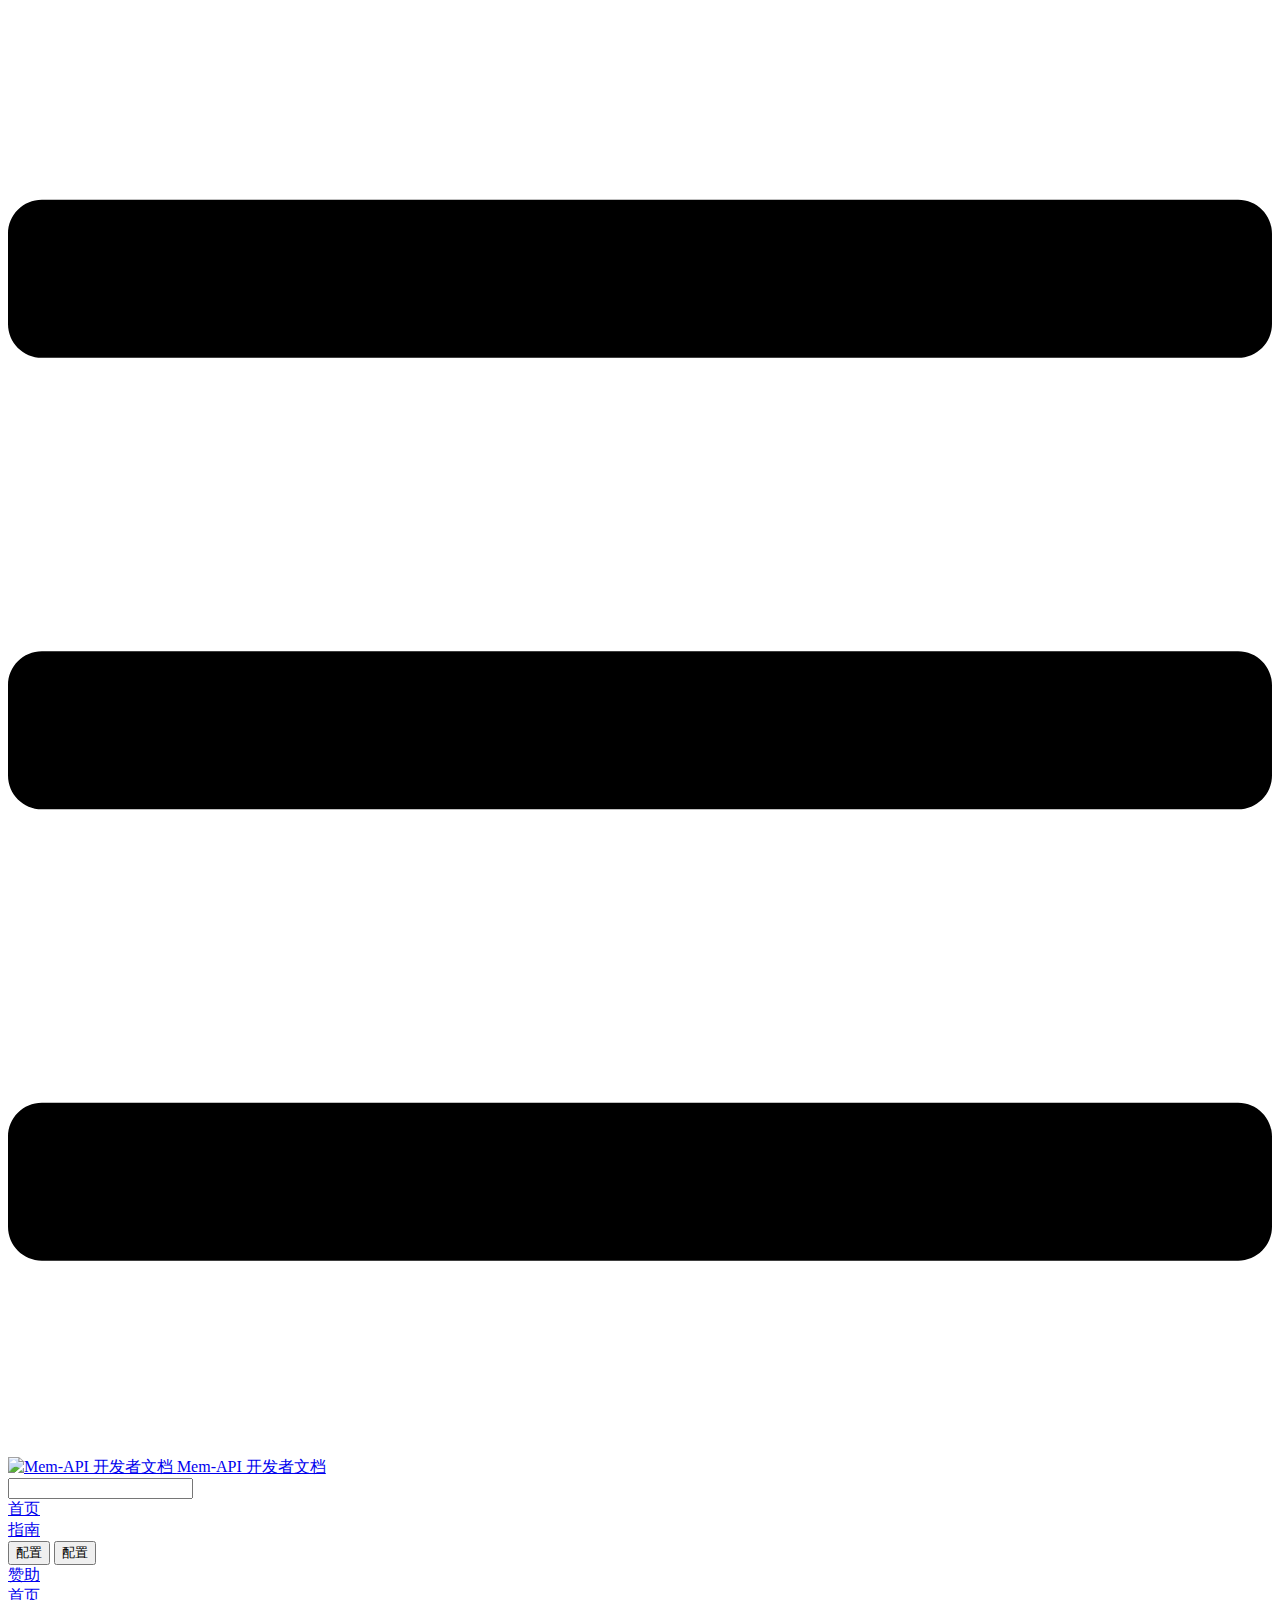
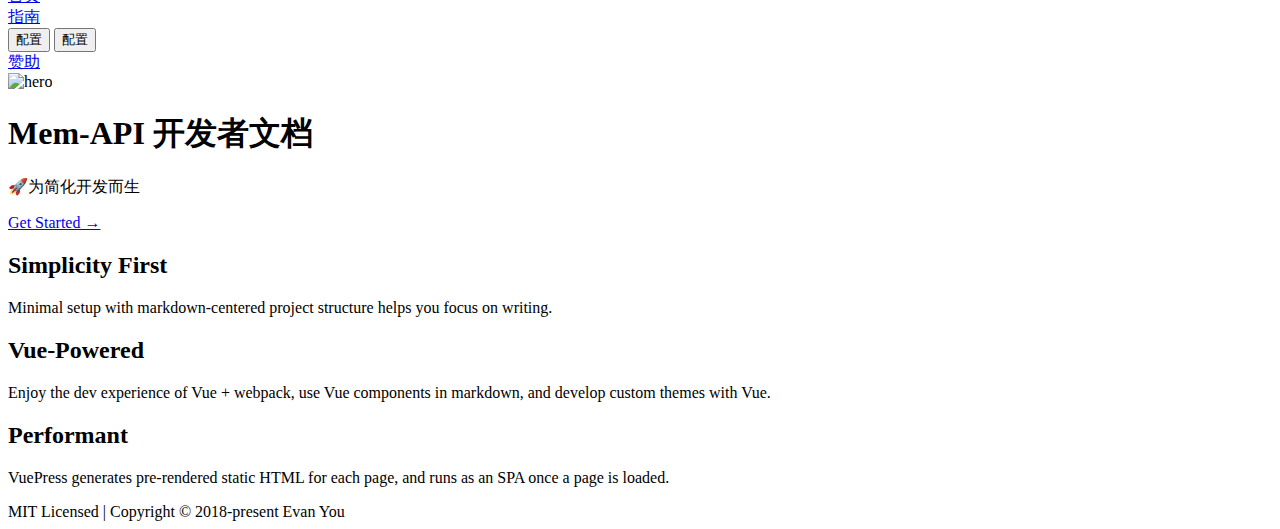
==== index.html @ bfaed2fe "deploy" ====
<!DOCTYPE html>
<html lang="en-US">
  <head>
    <meta charset="utf-8">
    <meta name="viewport" content="width=device-width,initial-scale=1">
    <title>Mem-API 开发者文档</title>
    <meta name="generator" content="VuePress 1.9.10">
    <link rel="icon" href="favicon.png">
    <meta name="description" content="🚀为简化开发而生">
    
    <link rel="preload" href="vuepress-docs/assets/css/0.styles.de539e1b.css" as="style"><link rel="preload" href="vuepress-docs/assets/js/app.31c0a0f3.js" as="script"><link rel="preload" href="vuepress-docs/assets/js/2.58244656.js" as="script"><link rel="preload" href="vuepress-docs/assets/js/1.6ba70183.js" as="script"><link rel="preload" href="vuepress-docs/assets/js/22.b7c97fbe.js" as="script"><link rel="prefetch" href="vuepress-docs/assets/js/10.0720960b.js"><link rel="prefetch" href="vuepress-docs/assets/js/11.2a97faa3.js"><link rel="prefetch" href="vuepress-docs/assets/js/12.6b9ed61d.js"><link rel="prefetch" href="vuepress-docs/assets/js/13.ebfb1f42.js"><link rel="prefetch" href="vuepress-docs/assets/js/14.3e65117c.js"><link rel="prefetch" href="vuepress-docs/assets/js/15.2d87bde7.js"><link rel="prefetch" href="vuepress-docs/assets/js/16.9ca9aae8.js"><link rel="prefetch" href="vuepress-docs/assets/js/17.3dbcb51f.js"><link rel="prefetch" href="vuepress-docs/assets/js/18.4c170722.js"><link rel="prefetch" href="vuepress-docs/assets/js/19.d8afd0ae.js"><link rel="prefetch" href="vuepress-docs/assets/js/20.10e47ab9.js"><link rel="prefetch" href="vuepress-docs/assets/js/21.0ad1d6a3.js"><link rel="prefetch" href="vuepress-docs/assets/js/23.1a67ab1e.js"><link rel="prefetch" href="vuepress-docs/assets/js/24.b0a49834.js"><link rel="prefetch" href="vuepress-docs/assets/js/25.8cccfd75.js"><link rel="prefetch" href="vuepress-docs/assets/js/3.bc6bba9e.js"><link rel="prefetch" href="vuepress-docs/assets/js/4.45665f8a.js"><link rel="prefetch" href="vuepress-docs/assets/js/5.7098d77a.js"><link rel="prefetch" href="vuepress-docs/assets/js/6.0c0a0f39.js"><link rel="prefetch" href="vuepress-docs/assets/js/7.6a854e57.js"><link rel="prefetch" href="vuepress-docs/assets/js/vendors~docsearch.5e19b665.js">
    <link rel="stylesheet" href="vuepress-docs/assets/css/0.styles.de539e1b.css">
  </head>
  <body>
    <div id="app" data-server-rendered="true"><div class="theme-container no-sidebar"><header class="navbar"><div class="sidebar-button"><svg xmlns="http://www.w3.org/2000/svg" aria-hidden="true" role="img" viewBox="0 0 448 512" class="icon"><path fill="currentColor" d="M436 124H12c-6.627 0-12-5.373-12-12V80c0-6.627 5.373-12 12-12h424c6.627 0 12 5.373 12 12v32c0 6.627-5.373 12-12 12zm0 160H12c-6.627 0-12-5.373-12-12v-32c0-6.627 5.373-12 12-12h424c6.627 0 12 5.373 12 12v32c0 6.627-5.373 12-12 12zm0 160H12c-6.627 0-12-5.373-12-12v-32c0-6.627 5.373-12 12-12h424c6.627 0 12 5.373 12 12v32c0 6.627-5.373 12-12 12z"></path></svg></div> <a href="/vuepress-docs/" aria-current="page" class="home-link router-link-exact-active router-link-active"><img src="vuepress-docsfavicon.png" alt="Mem-API 开发者文档" class="logo"> <span class="site-name can-hide">Mem-API 开发者文档</span></a> <div class="links"><div class="search-box"><input aria-label="Search" autocomplete="off" spellcheck="false" value=""> <!----></div> <nav class="nav-links can-hide"><div class="nav-item"><a href="/vuepress-docs/" aria-current="page" class="nav-link router-link-exact-active router-link-active">
  首页
</a></div><div class="nav-item"><a href="/vuepress-docs/第一页/" class="nav-link">
  指南
</a></div><div class="nav-item"><div class="dropdown-wrapper"><button type="button" aria-label="配置" class="dropdown-title"><span class="title">配置</span> <span class="arrow down"></span></button> <button type="button" aria-label="配置" class="mobile-dropdown-title"><span class="title">配置</span> <span class="arrow right"></span></button> <ul class="nav-dropdown" style="display:none;"><li class="dropdown-item"><!----> <a href="/vuepress-docs/" aria-current="page" class="nav-link router-link-exact-active router-link-active">
  使用配置
</a></li></ul></div></div><div class="nav-item"><a href="/vuepress-docs/" aria-current="page" class="nav-link router-link-exact-active router-link-active">
  赞助
</a></div> <!----></nav></div></header> <div class="sidebar-mask"></div> <aside class="sidebar"><nav class="nav-links"><div class="nav-item"><a href="/vuepress-docs/" aria-current="page" class="nav-link router-link-exact-active router-link-active">
  首页
</a></div><div class="nav-item"><a href="/vuepress-docs/第一页/" class="nav-link">
  指南
</a></div><div class="nav-item"><div class="dropdown-wrapper"><button type="button" aria-label="配置" class="dropdown-title"><span class="title">配置</span> <span class="arrow down"></span></button> <button type="button" aria-label="配置" class="mobile-dropdown-title"><span class="title">配置</span> <span class="arrow right"></span></button> <ul class="nav-dropdown" style="display:none;"><li class="dropdown-item"><!----> <a href="/vuepress-docs/" aria-current="page" class="nav-link router-link-exact-active router-link-active">
  使用配置
</a></li></ul></div></div><div class="nav-item"><a href="/vuepress-docs/" aria-current="page" class="nav-link router-link-exact-active router-link-active">
  赞助
</a></div> <!----></nav>  <!----> </aside> <main aria-labelledby="main-title" class="home"><header class="hero"><img src="vuepress-docshero.png" alt="hero"> <h1 id="main-title">
      Mem-API 开发者文档
    </h1> <p class="description">
      🚀为简化开发而生
    </p> <p class="action"><a href="/vuepress-docs/guide/" class="nav-link action-button">
  Get Started →
</a></p></header> <div class="features"><div class="feature"><h2>Simplicity First</h2> <p>Minimal setup with markdown-centered project structure helps you focus on writing.</p></div><div class="feature"><h2>Vue-Powered</h2> <p>Enjoy the dev experience of Vue + webpack, use Vue components in markdown, and develop custom themes with Vue.</p></div><div class="feature"><h2>Performant</h2> <p>VuePress generates pre-rendered static HTML for each page, and runs as an SPA once a page is loaded.</p></div></div> <div class="theme-default-content custom content__default"></div> <div class="footer">
    MIT Licensed | Copyright © 2018-present Evan You
  </div></main></div><div class="global-ui"></div></div>
    <script src="vuepress-docs/assets/js/app.31c0a0f3.js" defer></script><script src="vuepress-docs/assets/js/2.58244656.js" defer></script><script src="vuepress-docs/assets/js/1.6ba70183.js" defer></script><script src="vuepress-docs/assets/js/22.b7c97fbe.js" defer></script>
  </body>
</html>
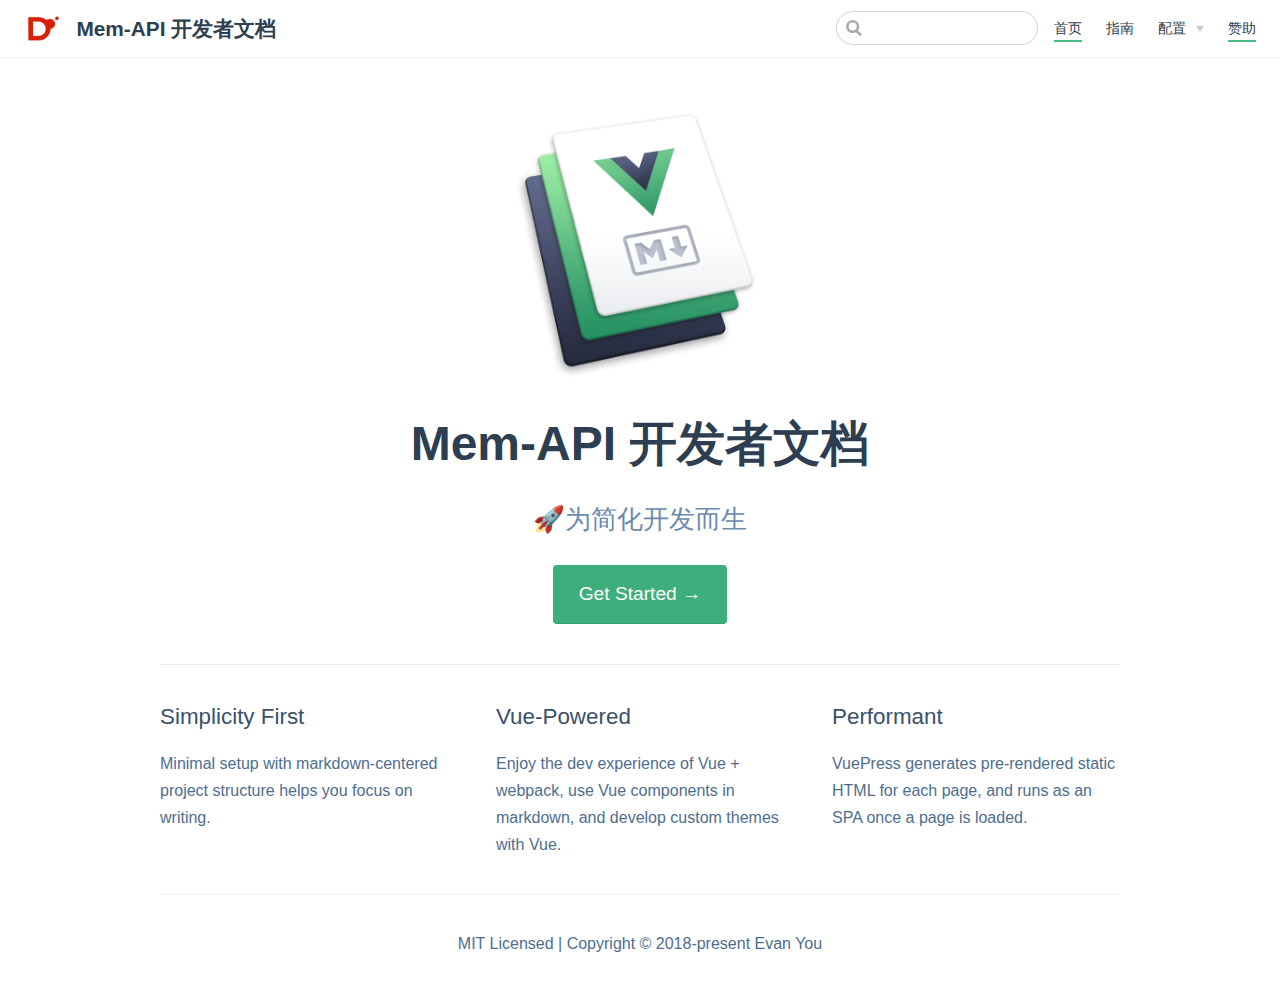
==== commit 1f1761b9: "第二次提交" ====
--- a/index.html
+++ b/index.html
@@ -8,35 +8,35 @@
     <link rel="icon" href="favicon.png">
     <meta name="description" content="🚀为简化开发而生">
     
-    <link rel="preload" href="vuepress-docs/assets/css/0.styles.de539e1b.css" as="style"><link rel="preload" href="vuepress-docs/assets/js/app.31c0a0f3.js" as="script"><link rel="preload" href="vuepress-docs/assets/js/2.58244656.js" as="script"><link rel="preload" href="vuepress-docs/assets/js/1.6ba70183.js" as="script"><link rel="preload" href="vuepress-docs/assets/js/22.b7c97fbe.js" as="script"><link rel="prefetch" href="vuepress-docs/assets/js/10.0720960b.js"><link rel="prefetch" href="vuepress-docs/assets/js/11.2a97faa3.js"><link rel="prefetch" href="vuepress-docs/assets/js/12.6b9ed61d.js"><link rel="prefetch" href="vuepress-docs/assets/js/13.ebfb1f42.js"><link rel="prefetch" href="vuepress-docs/assets/js/14.3e65117c.js"><link rel="prefetch" href="vuepress-docs/assets/js/15.2d87bde7.js"><link rel="prefetch" href="vuepress-docs/assets/js/16.9ca9aae8.js"><link rel="prefetch" href="vuepress-docs/assets/js/17.3dbcb51f.js"><link rel="prefetch" href="vuepress-docs/assets/js/18.4c170722.js"><link rel="prefetch" href="vuepress-docs/assets/js/19.d8afd0ae.js"><link rel="prefetch" href="vuepress-docs/assets/js/20.10e47ab9.js"><link rel="prefetch" href="vuepress-docs/assets/js/21.0ad1d6a3.js"><link rel="prefetch" href="vuepress-docs/assets/js/23.1a67ab1e.js"><link rel="prefetch" href="vuepress-docs/assets/js/24.b0a49834.js"><link rel="prefetch" href="vuepress-docs/assets/js/25.8cccfd75.js"><link rel="prefetch" href="vuepress-docs/assets/js/3.bc6bba9e.js"><link rel="prefetch" href="vuepress-docs/assets/js/4.45665f8a.js"><link rel="prefetch" href="vuepress-docs/assets/js/5.7098d77a.js"><link rel="prefetch" href="vuepress-docs/assets/js/6.0c0a0f39.js"><link rel="prefetch" href="vuepress-docs/assets/js/7.6a854e57.js"><link rel="prefetch" href="vuepress-docs/assets/js/vendors~docsearch.5e19b665.js">
-    <link rel="stylesheet" href="vuepress-docs/assets/css/0.styles.de539e1b.css">
+    <link rel="preload" href="/assets/css/0.styles.9f84806b.css" as="style"><link rel="preload" href="/assets/js/app.b7ecd7c3.js" as="script"><link rel="preload" href="/assets/js/2.58244656.js" as="script"><link rel="preload" href="/assets/js/1.6ba70183.js" as="script"><link rel="preload" href="/assets/js/22.b7c97fbe.js" as="script"><link rel="prefetch" href="/assets/js/10.0720960b.js"><link rel="prefetch" href="/assets/js/11.2a97faa3.js"><link rel="prefetch" href="/assets/js/12.6b9ed61d.js"><link rel="prefetch" href="/assets/js/13.ebfb1f42.js"><link rel="prefetch" href="/assets/js/14.3e65117c.js"><link rel="prefetch" href="/assets/js/15.2d87bde7.js"><link rel="prefetch" href="/assets/js/16.9ca9aae8.js"><link rel="prefetch" href="/assets/js/17.3dbcb51f.js"><link rel="prefetch" href="/assets/js/18.4c170722.js"><link rel="prefetch" href="/assets/js/19.d8afd0ae.js"><link rel="prefetch" href="/assets/js/20.10e47ab9.js"><link rel="prefetch" href="/assets/js/21.0ad1d6a3.js"><link rel="prefetch" href="/assets/js/23.d3b0da92.js"><link rel="prefetch" href="/assets/js/24.27b14f83.js"><link rel="prefetch" href="/assets/js/25.dbf5dcea.js"><link rel="prefetch" href="/assets/js/3.bc6bba9e.js"><link rel="prefetch" href="/assets/js/4.45665f8a.js"><link rel="prefetch" href="/assets/js/5.7098d77a.js"><link rel="prefetch" href="/assets/js/6.0c0a0f39.js"><link rel="prefetch" href="/assets/js/7.6a854e57.js"><link rel="prefetch" href="/assets/js/vendors~docsearch.5e19b665.js">
+    <link rel="stylesheet" href="/assets/css/0.styles.9f84806b.css">
   </head>
   <body>
-    <div id="app" data-server-rendered="true"><div class="theme-container no-sidebar"><header class="navbar"><div class="sidebar-button"><svg xmlns="http://www.w3.org/2000/svg" aria-hidden="true" role="img" viewBox="0 0 448 512" class="icon"><path fill="currentColor" d="M436 124H12c-6.627 0-12-5.373-12-12V80c0-6.627 5.373-12 12-12h424c6.627 0 12 5.373 12 12v32c0 6.627-5.373 12-12 12zm0 160H12c-6.627 0-12-5.373-12-12v-32c0-6.627 5.373-12 12-12h424c6.627 0 12 5.373 12 12v32c0 6.627-5.373 12-12 12zm0 160H12c-6.627 0-12-5.373-12-12v-32c0-6.627 5.373-12 12-12h424c6.627 0 12 5.373 12 12v32c0 6.627-5.373 12-12 12z"></path></svg></div> <a href="/vuepress-docs/" aria-current="page" class="home-link router-link-exact-active router-link-active"><img src="vuepress-docsfavicon.png" alt="Mem-API 开发者文档" class="logo"> <span class="site-name can-hide">Mem-API 开发者文档</span></a> <div class="links"><div class="search-box"><input aria-label="Search" autocomplete="off" spellcheck="false" value=""> <!----></div> <nav class="nav-links can-hide"><div class="nav-item"><a href="/vuepress-docs/" aria-current="page" class="nav-link router-link-exact-active router-link-active">
+    <div id="app" data-server-rendered="true"><div class="theme-container no-sidebar"><header class="navbar"><div class="sidebar-button"><svg xmlns="http://www.w3.org/2000/svg" aria-hidden="true" role="img" viewBox="0 0 448 512" class="icon"><path fill="currentColor" d="M436 124H12c-6.627 0-12-5.373-12-12V80c0-6.627 5.373-12 12-12h424c6.627 0 12 5.373 12 12v32c0 6.627-5.373 12-12 12zm0 160H12c-6.627 0-12-5.373-12-12v-32c0-6.627 5.373-12 12-12h424c6.627 0 12 5.373 12 12v32c0 6.627-5.373 12-12 12zm0 160H12c-6.627 0-12-5.373-12-12v-32c0-6.627 5.373-12 12-12h424c6.627 0 12 5.373 12 12v32c0 6.627-5.373 12-12 12z"></path></svg></div> <a href="/" aria-current="page" class="home-link router-link-exact-active router-link-active"><img src="/favicon.png" alt="Mem-API 开发者文档" class="logo"> <span class="site-name can-hide">Mem-API 开发者文档</span></a> <div class="links"><div class="search-box"><input aria-label="Search" autocomplete="off" spellcheck="false" value=""> <!----></div> <nav class="nav-links can-hide"><div class="nav-item"><a href="/" aria-current="page" class="nav-link router-link-exact-active router-link-active">
   首页
-</a></div><div class="nav-item"><a href="/vuepress-docs/第一页/" class="nav-link">
+</a></div><div class="nav-item"><a href="/第一页/" class="nav-link">
   指南
-</a></div><div class="nav-item"><div class="dropdown-wrapper"><button type="button" aria-label="配置" class="dropdown-title"><span class="title">配置</span> <span class="arrow down"></span></button> <button type="button" aria-label="配置" class="mobile-dropdown-title"><span class="title">配置</span> <span class="arrow right"></span></button> <ul class="nav-dropdown" style="display:none;"><li class="dropdown-item"><!----> <a href="/vuepress-docs/" aria-current="page" class="nav-link router-link-exact-active router-link-active">
+</a></div><div class="nav-item"><div class="dropdown-wrapper"><button type="button" aria-label="配置" class="dropdown-title"><span class="title">配置</span> <span class="arrow down"></span></button> <button type="button" aria-label="配置" class="mobile-dropdown-title"><span class="title">配置</span> <span class="arrow right"></span></button> <ul class="nav-dropdown" style="display:none;"><li class="dropdown-item"><!----> <a href="/" aria-current="page" class="nav-link router-link-exact-active router-link-active">
   使用配置
-</a></li></ul></div></div><div class="nav-item"><a href="/vuepress-docs/" aria-current="page" class="nav-link router-link-exact-active router-link-active">
+</a></li></ul></div></div><div class="nav-item"><a href="/" aria-current="page" class="nav-link router-link-exact-active router-link-active">
   赞助
-</a></div> <!----></nav></div></header> <div class="sidebar-mask"></div> <aside class="sidebar"><nav class="nav-links"><div class="nav-item"><a href="/vuepress-docs/" aria-current="page" class="nav-link router-link-exact-active router-link-active">
+</a></div> <!----></nav></div></header> <div class="sidebar-mask"></div> <aside class="sidebar"><nav class="nav-links"><div class="nav-item"><a href="/" aria-current="page" class="nav-link router-link-exact-active router-link-active">
   首页
-</a></div><div class="nav-item"><a href="/vuepress-docs/第一页/" class="nav-link">
+</a></div><div class="nav-item"><a href="/第一页/" class="nav-link">
   指南
-</a></div><div class="nav-item"><div class="dropdown-wrapper"><button type="button" aria-label="配置" class="dropdown-title"><span class="title">配置</span> <span class="arrow down"></span></button> <button type="button" aria-label="配置" class="mobile-dropdown-title"><span class="title">配置</span> <span class="arrow right"></span></button> <ul class="nav-dropdown" style="display:none;"><li class="dropdown-item"><!----> <a href="/vuepress-docs/" aria-current="page" class="nav-link router-link-exact-active router-link-active">
+</a></div><div class="nav-item"><div class="dropdown-wrapper"><button type="button" aria-label="配置" class="dropdown-title"><span class="title">配置</span> <span class="arrow down"></span></button> <button type="button" aria-label="配置" class="mobile-dropdown-title"><span class="title">配置</span> <span class="arrow right"></span></button> <ul class="nav-dropdown" style="display:none;"><li class="dropdown-item"><!----> <a href="/" aria-current="page" class="nav-link router-link-exact-active router-link-active">
   使用配置
-</a></li></ul></div></div><div class="nav-item"><a href="/vuepress-docs/" aria-current="page" class="nav-link router-link-exact-active router-link-active">
+</a></li></ul></div></div><div class="nav-item"><a href="/" aria-current="page" class="nav-link router-link-exact-active router-link-active">
   赞助
-</a></div> <!----></nav>  <!----> </aside> <main aria-labelledby="main-title" class="home"><header class="hero"><img src="vuepress-docshero.png" alt="hero"> <h1 id="main-title">
+</a></div> <!----></nav>  <!----> </aside> <main aria-labelledby="main-title" class="home"><header class="hero"><img src="/hero.png" alt="hero"> <h1 id="main-title">
       Mem-API 开发者文档
     </h1> <p class="description">
       🚀为简化开发而生
-    </p> <p class="action"><a href="/vuepress-docs/guide/" class="nav-link action-button">
+    </p> <p class="action"><a href="/guide/" class="nav-link action-button">
   Get Started →
 </a></p></header> <div class="features"><div class="feature"><h2>Simplicity First</h2> <p>Minimal setup with markdown-centered project structure helps you focus on writing.</p></div><div class="feature"><h2>Vue-Powered</h2> <p>Enjoy the dev experience of Vue + webpack, use Vue components in markdown, and develop custom themes with Vue.</p></div><div class="feature"><h2>Performant</h2> <p>VuePress generates pre-rendered static HTML for each page, and runs as an SPA once a page is loaded.</p></div></div> <div class="theme-default-content custom content__default"></div> <div class="footer">
     MIT Licensed | Copyright © 2018-present Evan You
   </div></main></div><div class="global-ui"></div></div>
-    <script src="vuepress-docs/assets/js/app.31c0a0f3.js" defer></script><script src="vuepress-docs/assets/js/2.58244656.js" defer></script><script src="vuepress-docs/assets/js/1.6ba70183.js" defer></script><script src="vuepress-docs/assets/js/22.b7c97fbe.js" defer></script>
+    <script src="/assets/js/app.b7ecd7c3.js" defer></script><script src="/assets/js/2.58244656.js" defer></script><script src="/assets/js/1.6ba70183.js" defer></script><script src="/assets/js/22.b7c97fbe.js" defer></script>
   </body>
 </html>
--- a/assets/css/0.styles.9f84806b.css
+++ b/assets/css/0.styles.9f84806b.css
@@ -0,0 +1 @@
+code[class*=language-],pre[class*=language-]{color:#ccc;background:none;font-family:Consolas,Monaco,Andale Mono,Ubuntu Mono,monospace;font-size:1em;text-align:left;white-space:pre;word-spacing:normal;word-break:normal;word-wrap:normal;line-height:1.5;-moz-tab-size:4;-o-tab-size:4;tab-size:4;-webkit-hyphens:none;hyphens:none}pre[class*=language-]{padding:1em;margin:.5em 0;overflow:auto}:not(pre)>code[class*=language-],pre[class*=language-]{background:#2d2d2d}:not(pre)>code[class*=language-]{padding:.1em;border-radius:.3em;white-space:normal}.token.block-comment,.token.cdata,.token.comment,.token.doctype,.token.prolog{color:#999}.token.punctuation{color:#ccc}.token.attr-name,.token.deleted,.token.namespace,.token.tag{color:#e2777a}.token.function-name{color:#6196cc}.token.boolean,.token.function,.token.number{color:#f08d49}.token.class-name,.token.constant,.token.property,.token.symbol{color:#f8c555}.token.atrule,.token.builtin,.token.important,.token.keyword,.token.selector{color:#cc99cd}.token.attr-value,.token.char,.token.regex,.token.string,.token.variable{color:#7ec699}.token.entity,.token.operator,.token.url{color:#67cdcc}.token.bold,.token.important{font-weight:700}.token.italic{font-style:italic}.token.entity{cursor:help}.token.inserted{color:green}.theme-default-content code{color:#476582;padding:.25rem .5rem;margin:0;font-size:.85em;background-color:rgba(27,31,35,.05);border-radius:3px}.theme-default-content code .token.deleted{color:#ec5975}.theme-default-content code .token.inserted{color:#3eaf7c}.theme-default-content pre,.theme-default-content pre[class*=language-]{line-height:1.4;padding:1.25rem 1.5rem;margin:.85rem 0;background-color:#282c34;border-radius:6px;overflow:auto}.theme-default-content pre[class*=language-] code,.theme-default-content pre code{color:#fff;padding:0;background-color:transparent;border-radius:0}div[class*=language-]{position:relative;background-color:#282c34;border-radius:6px}div[class*=language-] .highlight-lines{-webkit-user-select:none;user-select:none;padding-top:1.3rem;position:absolute;top:0;left:0;width:100%;line-height:1.4}div[class*=language-] .highlight-lines .highlighted{background-color:rgba(0,0,0,.66)}div[class*=language-] pre,div[class*=language-] pre[class*=language-]{background:transparent;position:relative;z-index:1}div[class*=language-]:before{position:absolute;z-index:3;top:.8em;right:1em;font-size:.75rem;color:hsla(0,0%,100%,.4)}div[class*=language-]:not(.line-numbers-mode) .line-numbers-wrapper{display:none}div[class*=language-].line-numbers-mode .highlight-lines .highlighted{position:relative}div[class*=language-].line-numbers-mode .highlight-lines .highlighted:before{content:" ";position:absolute;z-index:3;left:0;top:0;display:block;width:3.5rem;height:100%;background-color:rgba(0,0,0,.66)}div[class*=language-].line-numbers-mode pre{padding-left:4.5rem;vertical-align:middle}div[class*=language-].line-numbers-mode .line-numbers-wrapper{position:absolute;top:0;width:3.5rem;text-align:center;color:hsla(0,0%,100%,.3);padding:1.25rem 0;line-height:1.4}div[class*=language-].line-numbers-mode .line-numbers-wrapper br{-webkit-user-select:none;user-select:none}div[class*=language-].line-numbers-mode .line-numbers-wrapper .line-number{position:relative;z-index:4;-webkit-user-select:none;user-select:none;font-size:.85em}div[class*=language-].line-numbers-mode:after{content:"";position:absolute;z-index:2;top:0;left:0;width:3.5rem;height:100%;border-radius:6px 0 0 6px;border-right:1px solid rgba(0,0,0,.66);background-color:#282c34}div[class~=language-js]:before{content:"js"}div[class~=language-ts]:before{content:"ts"}div[class~=language-html]:before{content:"html"}div[class~=language-md]:before{content:"md"}div[class~=language-vue]:before{content:"vue"}div[class~=language-css]:before{content:"css"}div[class~=language-sass]:before{content:"sass"}div[class~=language-scss]:before{content:"scss"}div[class~=language-less]:before{content:"less"}div[class~=language-stylus]:before{content:"stylus"}div[class~=language-go]:before{content:"go"}div[class~=language-java]:before{content:"java"}div[class~=language-c]:before{content:"c"}div[class~=language-sh]:before{content:"sh"}div[class~=language-yaml]:before{content:"yaml"}div[class~=language-py]:before{content:"py"}div[class~=language-docker]:before{content:"docker"}div[class~=language-dockerfile]:before{content:"dockerfile"}div[class~=language-makefile]:before{content:"makefile"}div[class~=language-javascript]:before{content:"js"}div[class~=language-typescript]:before{content:"ts"}div[class~=language-markup]:before{content:"html"}div[class~=language-markdown]:before{content:"md"}div[class~=language-json]:before{content:"json"}div[class~=language-ruby]:before{content:"rb"}div[class~=language-python]:before{content:"py"}div[class~=language-bash]:before{content:"sh"}div[class~=language-php]:before{content:"php"}.custom-block .custom-block-title{font-weight:600;margin-bottom:-.4rem}.custom-block.danger,.custom-block.tip,.custom-block.warning{padding:.1rem 1.5rem;border-left-width:.5rem;border-left-style:solid;margin:1rem 0}.custom-block.tip{background-color:#f3f5f7;border-color:#42b983}.custom-block.warning{background-color:rgba(255,229,100,.3);border-color:#e7c000;color:#6b5900}.custom-block.warning .custom-block-title{color:#b29400}.custom-block.warning a{color:#2c3e50}.custom-block.danger{background-color:#ffe6e6;border-color:#c00;color:#4d0000}.custom-block.danger .custom-block-title{color:#900}.custom-block.danger a{color:#2c3e50}.custom-block.details{display:block;position:relative;border-radius:2px;margin:1.6em 0;padding:1.6em;background-color:#eee}.custom-block.details h4{margin-top:0}.custom-block.details figure:last-child,.custom-block.details p:last-child{margin-bottom:0;padding-bottom:0}.custom-block.details summary{outline:none;cursor:pointer}.arrow{display:inline-block;width:0;height:0}.arrow.up{border-bottom:6px solid #ccc}.arrow.down,.arrow.up{border-left:4px solid transparent;border-right:4px solid transparent}.arrow.down{border-top:6px solid #ccc}.arrow.right{border-left:6px solid #ccc}.arrow.left,.arrow.right{border-top:4px solid transparent;border-bottom:4px solid transparent}.arrow.left{border-right:6px solid #ccc}.theme-default-content:not(.custom){max-width:740px;margin:0 auto;padding:2rem 2.5rem}@media (max-width:959px){.theme-default-content:not(.custom){padding:2rem}}@media (max-width:419px){.theme-default-content:not(.custom){padding:1.5rem}}.table-of-contents .badge{vertical-align:middle}body,html{padding:0;margin:0;background-color:#fff}body{font-family:-apple-system,BlinkMacSystemFont,Segoe UI,Roboto,Oxygen,Ubuntu,Cantarell,Fira Sans,Droid Sans,Helvetica Neue,sans-serif;-webkit-font-smoothing:antialiased;-moz-osx-font-smoothing:grayscale;font-size:16px;color:#2c3e50}.page{padding-left:20rem}.navbar{z-index:20;right:0;height:3.6rem;background-color:#fff;box-sizing:border-box;border-bottom:1px solid #eaecef}.navbar,.sidebar-mask{position:fixed;top:0;left:0}.sidebar-mask{z-index:9;width:100vw;height:100vh;display:none}.sidebar{font-size:16px;background-color:#fff;width:20rem;position:fixed;z-index:10;margin:0;top:3.6rem;left:0;bottom:0;box-sizing:border-box;border-right:1px solid #eaecef;overflow-y:auto}.theme-default-content:not(.custom)>:first-child{margin-top:3.6rem}.theme-default-content:not(.custom) a:hover{text-decoration:underline}.theme-default-content:not(.custom) p.demo{padding:1rem 1.5rem;border:1px solid #ddd;border-radius:4px}.theme-default-content:not(.custom) img{max-width:100%}.theme-default-content.custom{padding:0;margin:0}.theme-default-content.custom img{max-width:100%}a{font-weight:500;text-decoration:none}a,p a code{color:#3eaf7c}p a code{font-weight:400}kbd{background:#eee;border:.15rem solid #ddd;border-bottom:.25rem solid #ddd;border-radius:.15rem;padding:0 .15em}blockquote{font-size:1rem;color:#999;border-left:.2rem solid #dfe2e5;margin:1rem 0;padding:.25rem 0 .25rem 1rem}blockquote>p{margin:0}ol,ul{padding-left:1.2em}strong{font-weight:600}h1,h2,h3,h4,h5,h6{font-weight:600;line-height:1.25}.theme-default-content:not(.custom)>h1,.theme-default-content:not(.custom)>h2,.theme-default-content:not(.custom)>h3,.theme-default-content:not(.custom)>h4,.theme-default-content:not(.custom)>h5,.theme-default-content:not(.custom)>h6{margin-top:-3.1rem;padding-top:4.6rem;margin-bottom:0}.theme-default-content:not(.custom)>h1:first-child,.theme-default-content:not(.custom)>h2:first-child,.theme-default-content:not(.custom)>h3:first-child,.theme-default-content:not(.custom)>h4:first-child,.theme-default-content:not(.custom)>h5:first-child,.theme-default-content:not(.custom)>h6:first-child{margin-top:-1.5rem;margin-bottom:1rem}.theme-default-content:not(.custom)>h1:first-child+.custom-block,.theme-default-content:not(.custom)>h1:first-child+p,.theme-default-content:not(.custom)>h1:first-child+pre,.theme-default-content:not(.custom)>h2:first-child+.custom-block,.theme-default-content:not(.custom)>h2:first-child+p,.theme-default-content:not(.custom)>h2:first-child+pre,.theme-default-content:not(.custom)>h3:first-child+.custom-block,.theme-default-content:not(.custom)>h3:first-child+p,.theme-default-content:not(.custom)>h3:first-child+pre,.theme-default-content:not(.custom)>h4:first-child+.custom-block,.theme-default-content:not(.custom)>h4:first-child+p,.theme-default-content:not(.custom)>h4:first-child+pre,.theme-default-content:not(.custom)>h5:first-child+.custom-block,.theme-default-content:not(.custom)>h5:first-child+p,.theme-default-content:not(.custom)>h5:first-child+pre,.theme-default-content:not(.custom)>h6:first-child+.custom-block,.theme-default-content:not(.custom)>h6:first-child+p,.theme-default-content:not(.custom)>h6:first-child+pre{margin-top:2rem}h1:focus .header-anchor,h1:hover .header-anchor,h2:focus .header-anchor,h2:hover .header-anchor,h3:focus .header-anchor,h3:hover .header-anchor,h4:focus .header-anchor,h4:hover .header-anchor,h5:focus .header-anchor,h5:hover .header-anchor,h6:focus .header-anchor,h6:hover .header-anchor{opacity:1}h1{font-size:2.2rem}h2{font-size:1.65rem;padding-bottom:.3rem;border-bottom:1px solid #eaecef}h3{font-size:1.35rem}a.header-anchor{font-size:.85em;float:left;margin-left:-.87em;padding-right:.23em;margin-top:.125em;-webkit-user-select:none;user-select:none;opacity:0}a.header-anchor:focus,a.header-anchor:hover{text-decoration:none}.line-number,code,kbd{font-family:source-code-pro,Menlo,Monaco,Consolas,Courier New,monospace}ol,p,ul{line-height:1.7}hr{border:0;border-top:1px solid #eaecef}table{border-collapse:collapse;margin:1rem 0;display:block;overflow-x:auto}tr{border-top:1px solid #dfe2e5}tr:nth-child(2n){background-color:#f6f8fa}td,th{border:1px solid #dfe2e5;padding:.6em 1em}.theme-container.sidebar-open .sidebar-mask{display:block}.theme-container.no-navbar .theme-default-content:not(.custom)>h1,.theme-container.no-navbar h2,.theme-container.no-navbar h3,.theme-container.no-navbar h4,.theme-container.no-navbar h5,.theme-container.no-navbar h6{margin-top:1.5rem;padding-top:0}.theme-container.no-navbar .sidebar{top:0}@media (min-width:720px){.theme-container.no-sidebar .sidebar{display:none}.theme-container.no-sidebar .page{padding-left:0}}@media (max-width:959px){.sidebar{font-size:15px;width:16.4rem}.page{padding-left:16.4rem}}@media (max-width:719px){.sidebar{top:0;padding-top:3.6rem;transform:translateX(-100%);transition:transform .2s ease}.page{padding-left:0}.theme-container.sidebar-open .sidebar{transform:translateX(0)}.theme-container.no-navbar .sidebar{padding-top:0}}@media (max-width:419px){h1{font-size:1.9rem}.theme-default-content div[class*=language-]{margin:.85rem -1.5rem;border-radius:0}}#nprogress{pointer-events:none}#nprogress .bar{background:#3eaf7c;position:fixed;z-index:1031;top:0;left:0;width:100%;height:2px}#nprogress .peg{display:block;position:absolute;right:0;width:100px;height:100%;box-shadow:0 0 10px #3eaf7c,0 0 5px #3eaf7c;opacity:1;transform:rotate(3deg) translateY(-4px)}#nprogress .spinner{display:block;position:fixed;z-index:1031;top:15px;right:15px}#nprogress .spinner-icon{width:18px;height:18px;box-sizing:border-box;border-color:#3eaf7c transparent transparent #3eaf7c;border-style:solid;border-width:2px;border-radius:50%;animation:nprogress-spinner .4s linear infinite}.nprogress-custom-parent{overflow:hidden;position:relative}.nprogress-custom-parent #nprogress .bar,.nprogress-custom-parent #nprogress .spinner{position:absolute}@keyframes nprogress-spinner{0%{transform:rotate(0deg)}to{transform:rotate(1turn)}}.icon.outbound{color:#aaa;display:inline-block;vertical-align:middle;position:relative;top:-1px}.sr-only{position:absolute;width:1px;height:1px;padding:0;margin:-1px;overflow:hidden;clip:rect(0,0,0,0);white-space:nowrap;border-width:0}.algolia-search-wrapper>span{vertical-align:middle}.algolia-search-wrapper .algolia-autocomplete{line-height:normal}.algolia-search-wrapper .algolia-autocomplete .ds-dropdown-menu{background-color:#fff;border:1px solid #999;border-radius:4px;font-size:16px;margin:6px 0 0;padding:4px;text-align:left}.algolia-search-wrapper .algolia-autocomplete .ds-dropdown-menu:before{border-color:#999}.algolia-search-wrapper .algolia-autocomplete .ds-dropdown-menu [class*=ds-dataset-]{border:none;padding:0}.algolia-search-wrapper .algolia-autocomplete .ds-dropdown-menu .ds-suggestions{margin-top:0}.algolia-search-wrapper .algolia-autocomplete .ds-dropdown-menu .ds-suggestion{border-bottom:1px solid #eaecef}.algolia-search-wrapper .algolia-autocomplete .algolia-docsearch-suggestion--highlight{color:#2c815b}.algolia-search-wrapper .algolia-autocomplete .algolia-docsearch-suggestion{border-color:#eaecef;padding:0}.algolia-search-wrapper .algolia-autocomplete .algolia-docsearch-suggestion .algolia-docsearch-suggestion--category-header{padding:5px 10px;margin-top:0;background:#3eaf7c;color:#fff;font-weight:600}.algolia-search-wrapper .algolia-autocomplete .algolia-docsearch-suggestion .algolia-docsearch-suggestion--category-header .algolia-docsearch-suggestion--highlight{background:hsla(0,0%,100%,.6)}.algolia-search-wrapper .algolia-autocomplete .algolia-docsearch-suggestion .algolia-docsearch-suggestion--wrapper{padding:0}.algolia-search-wrapper .algolia-autocomplete .algolia-docsearch-suggestion .algolia-docsearch-suggestion--title{font-weight:600;margin-bottom:0;color:#2c3e50}.algolia-search-wrapper .algolia-autocomplete .algolia-docsearch-suggestion .algolia-docsearch-suggestion--subcategory-column{vertical-align:top;padding:5px 7px 5px 5px;border-color:#eaecef;background:#f1f3f5}.algolia-search-wrapper .algolia-autocomplete .algolia-docsearch-suggestion .algolia-docsearch-suggestion--subcategory-column:after{display:none}.algolia-search-wrapper .algolia-autocomplete .algolia-docsearch-suggestion .algolia-docsearch-suggestion--subcategory-column-text{color:#555}.algolia-search-wrapper .algolia-autocomplete .algolia-docsearch-footer{border-color:#eaecef}.algolia-search-wrapper .algolia-autocomplete .ds-cursor .algolia-docsearch-suggestion--content{background-color:#e7edf3!important;color:#2c3e50}@media (min-width:719px){.algolia-search-wrapper .algolia-autocomplete .algolia-docsearch-suggestion .algolia-docsearch-suggestion--subcategory-column{float:none;width:150px;min-width:150px;display:table-cell}.algolia-search-wrapper .algolia-autocomplete .algolia-docsearch-suggestion .algolia-docsearch-suggestion--content{float:none;display:table-cell;width:100%;vertical-align:top}.algolia-search-wrapper .algolia-autocomplete .algolia-docsearch-suggestion .ds-dropdown-menu{min-width:515px!important}}@media (max-width:719px){.algolia-search-wrapper .ds-dropdown-menu{min-width:calc(100vw - 4rem)!important;max-width:calc(100vw - 4rem)!important}.algolia-search-wrapper .algolia-docsearch-suggestion--wrapper{padding:5px 7px 5px 5px!important}.algolia-search-wrapper .algolia-docsearch-suggestion--subcategory-column{padding:0!important;background:#fff!important}.algolia-search-wrapper .algolia-docsearch-suggestion--subcategory-column-text:after{content:" > ";font-size:10px;line-height:14.4px;display:inline-block;width:5px;margin:-3px 3px 0;vertical-align:middle}}.home{padding:3.6rem 2rem 0;max-width:960px;margin:0 auto;display:block}.home .hero{text-align:center}.home .hero img{max-width:100%;max-height:280px;display:block;margin:3rem auto 1.5rem}.home .hero h1{font-size:3rem}.home .hero .action,.home .hero .description,.home .hero h1{margin:1.8rem auto}.home .hero .description{max-width:35rem;font-size:1.6rem;line-height:1.3;color:#6a8bad}.home .hero .action-button{display:inline-block;font-size:1.2rem;color:#fff;background-color:#3eaf7c;padding:.8rem 1.6rem;border-radius:4px;transition:background-color .1s ease;box-sizing:border-box;border-bottom:1px solid #389d70}.home .hero .action-button:hover{background-color:#4abf8a}.home .features{border-top:1px solid #eaecef;padding:1.2rem 0;margin-top:2.5rem;display:flex;flex-wrap:wrap;align-items:flex-start;align-content:stretch;justify-content:space-between}.home .feature{flex-grow:1;flex-basis:30%;max-width:30%}.home .feature h2{font-size:1.4rem;font-weight:500;border-bottom:none;padding-bottom:0;color:#3a5169}.home .feature p{color:#4e6e8e}.home .footer{padding:2.5rem;border-top:1px solid #eaecef;text-align:center;color:#4e6e8e}@media (max-width:719px){.home .features{flex-direction:column}.home .feature{max-width:100%;padding:0 2.5rem}}@media (max-width:419px){.home{padding-left:1.5rem;padding-right:1.5rem}.home .hero img{max-height:210px;margin:2rem auto 1.2rem}.home .hero h1{font-size:2rem}.home .hero .action,.home .hero .description,.home .hero h1{margin:1.2rem auto}.home .hero .description{font-size:1.2rem}.home .hero .action-button{font-size:1rem;padding:.6rem 1.2rem}.home .feature h2{font-size:1.25rem}}.search-box{display:inline-block;position:relative;margin-right:1rem}.search-box input{cursor:text;width:10rem;height:2rem;color:#4e6e8e;display:inline-block;border:1px solid #cfd4db;border-radius:2rem;font-size:.9rem;line-height:2rem;padding:0 .5rem 0 2rem;outline:none;transition:all .2s ease;background:#fff url(/assets/img/search.83621669.svg) .6rem .5rem no-repeat;background-size:1rem}.search-box input:focus{cursor:auto;border-color:#3eaf7c}.search-box .suggestions{background:#fff;width:20rem;position:absolute;top:2rem;border:1px solid #cfd4db;border-radius:6px;padding:.4rem;list-style-type:none}.search-box .suggestions.align-right{right:0}.search-box .suggestion{line-height:1.4;padding:.4rem .6rem;border-radius:4px;cursor:pointer}.search-box .suggestion a{white-space:normal;color:#5d82a6}.search-box .suggestion a .page-title{font-weight:600}.search-box .suggestion a .header{font-size:.9em;margin-left:.25em}.search-box .suggestion.focused{background-color:#f3f4f5}.search-box .suggestion.focused a{color:#3eaf7c}@media (max-width:959px){.search-box input{cursor:pointer;width:0;border-color:transparent;position:relative}.search-box input:focus{cursor:text;left:0;width:10rem}}@media (-ms-high-contrast:none){.search-box input{height:2rem}}@media (max-width:959px) and (min-width:719px){.search-box .suggestions{left:0}}@media (max-width:719px){.search-box{margin-right:0}.search-box input{left:1rem}.search-box .suggestions{right:0}}@media (max-width:419px){.search-box .suggestions{width:calc(100vw - 4rem)}.search-box input:focus{width:8rem}}.sidebar-button{cursor:pointer;display:none;width:1.25rem;height:1.25rem;position:absolute;padding:.6rem;top:.6rem;left:1rem}.sidebar-button .icon{display:block;width:1.25rem;height:1.25rem}@media (max-width:719px){.sidebar-button{display:block}}.dropdown-enter,.dropdown-leave-to{height:0!important}.badge[data-v-15b7b770]{display:inline-block;font-size:14px;height:18px;line-height:18px;border-radius:3px;padding:0 6px;color:#fff}.badge.green[data-v-15b7b770],.badge.tip[data-v-15b7b770],.badge[data-v-15b7b770]{background-color:#42b983}.badge.error[data-v-15b7b770]{background-color:#da5961}.badge.warn[data-v-15b7b770],.badge.warning[data-v-15b7b770],.badge.yellow[data-v-15b7b770]{background-color:#e7c000}.badge+.badge[data-v-15b7b770]{margin-left:5px}.theme-code-block[data-v-759a7d02]{display:none}.theme-code-block__active[data-v-759a7d02]{display:block}.theme-code-block>pre[data-v-759a7d02]{background-color:orange}.theme-code-group__nav[data-v-deefee04]{margin-bottom:-35px;background-color:#282c34;padding-bottom:22px;border-top-left-radius:6px;border-top-right-radius:6px;padding-left:10px;padding-top:10px}.theme-code-group__ul[data-v-deefee04]{margin:auto 0;padding-left:0;display:inline-flex;list-style:none}.theme-code-group__nav-tab[data-v-deefee04]{border:0;padding:5px;cursor:pointer;background-color:transparent;font-size:.85em;line-height:1.4;color:hsla(0,0%,100%,.9);font-weight:600}.theme-code-group__nav-tab-active[data-v-deefee04]{border-bottom:1px solid #42b983}.pre-blank[data-v-deefee04]{color:#42b983}.searchbox{display:inline-block;position:relative;width:200px;height:32px!important;white-space:nowrap;box-sizing:border-box;visibility:visible!important}.searchbox .algolia-autocomplete{display:block;width:100%;height:100%}.searchbox__wrapper{width:100%;height:100%;z-index:999;position:relative}.searchbox__input{display:inline-block;box-sizing:border-box;transition:box-shadow .4s ease,background .4s ease;border:0;border-radius:16px;box-shadow:inset 0 0 0 1px #ccc;background:#fff!important;padding:0 26px 0 32px;width:100%;height:100%;vertical-align:middle;white-space:normal;font-size:12px;-webkit-appearance:none;-moz-appearance:none;appearance:none}.searchbox__input::-webkit-search-cancel-button,.searchbox__input::-webkit-search-decoration,.searchbox__input::-webkit-search-results-button,.searchbox__input::-webkit-search-results-decoration{display:none}.searchbox__input:hover{box-shadow:inset 0 0 0 1px #b3b3b3}.searchbox__input:active,.searchbox__input:focus{outline:0;box-shadow:inset 0 0 0 1px #aaa;background:#fff}.searchbox__input::-moz-placeholder{color:#aaa}.searchbox__input::placeholder{color:#aaa}.searchbox__submit{position:absolute;top:0;margin:0;border:0;border-radius:16px 0 0 16px;background-color:rgba(69,142,225,0);padding:0;width:32px;height:100%;vertical-align:middle;text-align:center;font-size:inherit;-webkit-user-select:none;-moz-user-select:none;user-select:none;right:inherit;left:0}.searchbox__submit:before{display:inline-block;margin-right:-4px;height:100%;vertical-align:middle;content:""}.searchbox__submit:active,.searchbox__submit:hover{cursor:pointer}.searchbox__submit:focus{outline:0}.searchbox__submit svg{width:14px;height:14px;vertical-align:middle;fill:#6d7e96}.searchbox__reset{display:block;position:absolute;top:8px;right:8px;margin:0;border:0;background:none;cursor:pointer;padding:0;font-size:inherit;-webkit-user-select:none;-moz-user-select:none;user-select:none;fill:rgba(0,0,0,.5)}.searchbox__reset.hide{display:none}.searchbox__reset:focus{outline:0}.searchbox__reset svg{display:block;margin:4px;width:8px;height:8px}.searchbox__input:valid~.searchbox__reset{display:block;animation-name:sbx-reset-in;animation-duration:.15s}@keyframes sbx-reset-in{0%{transform:translate3d(-20%,0,0);opacity:0}to{transform:none;opacity:1}}.algolia-autocomplete.algolia-autocomplete-right .ds-dropdown-menu{right:0!important;left:inherit!important}.algolia-autocomplete.algolia-autocomplete-right .ds-dropdown-menu:before{right:48px}.algolia-autocomplete.algolia-autocomplete-left .ds-dropdown-menu{left:0!important;right:inherit!important}.algolia-autocomplete.algolia-autocomplete-left .ds-dropdown-menu:before{left:48px}.algolia-autocomplete .ds-dropdown-menu{top:-6px;border-radius:4px;margin:6px 0 0;padding:0;text-align:left;height:auto;position:relative;background:transparent;border:none;z-index:999;max-width:600px;min-width:500px;box-shadow:0 1px 0 0 rgba(0,0,0,.2),0 2px 3px 0 rgba(0,0,0,.1)}.algolia-autocomplete .ds-dropdown-menu:before{display:block;position:absolute;content:"";width:14px;height:14px;background:#fff;z-index:1000;top:-7px;border-top:1px solid #d9d9d9;border-right:1px solid #d9d9d9;transform:rotate(-45deg);border-radius:2px}.algolia-autocomplete .ds-dropdown-menu .ds-suggestions{position:relative;z-index:1000;margin-top:8px}.algolia-autocomplete .ds-dropdown-menu .ds-suggestions a:hover{text-decoration:none}.algolia-autocomplete .ds-dropdown-menu .ds-suggestion{cursor:pointer}.algolia-autocomplete .ds-dropdown-menu .ds-suggestion.ds-cursor .algolia-docsearch-suggestion.suggestion-layout-simple,.algolia-autocomplete .ds-dropdown-menu .ds-suggestion.ds-cursor .algolia-docsearch-suggestion:not(.suggestion-layout-simple) .algolia-docsearch-suggestion--content{background-color:rgba(69,142,225,.05)}.algolia-autocomplete .ds-dropdown-menu [class^=ds-dataset-]{position:relative;border:1px solid #d9d9d9;background:#fff;border-radius:4px;overflow:auto;padding:0 8px 8px}.algolia-autocomplete .ds-dropdown-menu *{box-sizing:border-box}.algolia-autocomplete .algolia-docsearch-suggestion{display:block;position:relative;padding:0 8px;background:#fff;color:#02060c;overflow:hidden}.algolia-autocomplete .algolia-docsearch-suggestion--highlight{color:#174d8c;background:rgba(143,187,237,.1);padding:.1em .05em}.algolia-autocomplete .algolia-docsearch-suggestion--category-header .algolia-docsearch-suggestion--category-header-lvl0 .algolia-docsearch-suggestion--highlight,.algolia-autocomplete .algolia-docsearch-suggestion--category-header .algolia-docsearch-suggestion--category-header-lvl1 .algolia-docsearch-suggestion--highlight,.algolia-autocomplete .algolia-docsearch-suggestion--text .algolia-docsearch-suggestion--highlight{padding:0 0 1px;background:inherit;box-shadow:inset 0 -2px 0 0 rgba(69,142,225,.8);color:inherit}.algolia-autocomplete .algolia-docsearch-suggestion--content{display:block;float:right;width:70%;position:relative;padding:5.33333px 0 5.33333px 10.66667px;cursor:pointer}.algolia-autocomplete .algolia-docsearch-suggestion--content:before{content:"";position:absolute;display:block;top:0;height:100%;width:1px;background:#ddd;left:-1px}.algolia-autocomplete .algolia-docsearch-suggestion--category-header{position:relative;border-bottom:1px solid #ddd;display:none;margin-top:8px;padding:4px 0;font-size:1em;color:#33363d}.algolia-autocomplete .algolia-docsearch-suggestion--wrapper{width:100%;float:left;padding:8px 0 0}.algolia-autocomplete .algolia-docsearch-suggestion--subcategory-column{float:left;width:30%;text-align:right;position:relative;padding:5.33333px 10.66667px;color:#a4a7ae;font-size:.9em;word-wrap:break-word}.algolia-autocomplete .algolia-docsearch-suggestion--subcategory-column:before{content:"";position:absolute;display:block;top:0;height:100%;width:1px;background:#ddd;right:0}.algolia-autocomplete .algolia-docsearch-suggestion--subcategory-inline{display:none}.algolia-autocomplete .algolia-docsearch-suggestion--title{margin-bottom:4px;color:#02060c;font-size:.9em;font-weight:700}.algolia-autocomplete .algolia-docsearch-suggestion--text{display:block;line-height:1.2em;font-size:.85em;color:#63676d}.algolia-autocomplete .algolia-docsearch-suggestion--no-results{width:100%;padding:8px 0;text-align:center;font-size:1.2em}.algolia-autocomplete .algolia-docsearch-suggestion--no-results:before{display:none}.algolia-autocomplete .algolia-docsearch-suggestion code{padding:1px 5px;font-size:90%;border:none;color:#222;background-color:#ebebeb;border-radius:3px;font-family:Menlo,Monaco,Consolas,Courier New,monospace}.algolia-autocomplete .algolia-docsearch-suggestion code .algolia-docsearch-suggestion--highlight{background:none}.algolia-autocomplete .algolia-docsearch-suggestion.algolia-docsearch-suggestion__main .algolia-docsearch-suggestion--category-header,.algolia-autocomplete .algolia-docsearch-suggestion.algolia-docsearch-suggestion__secondary{display:block}@media (min-width:768px){.algolia-autocomplete .algolia-docsearch-suggestion .algolia-docsearch-suggestion--subcategory-column{display:block}}@media (max-width:768px){.algolia-autocomplete .algolia-docsearch-suggestion .algolia-docsearch-suggestion--subcategory-column{display:inline-block;width:auto;float:left;padding:0;color:#02060c;font-size:.9em;font-weight:700;text-align:left;opacity:.5}.algolia-autocomplete .algolia-docsearch-suggestion .algolia-docsearch-suggestion--subcategory-column:before{display:none}.algolia-autocomplete .algolia-docsearch-suggestion .algolia-docsearch-suggestion--subcategory-column:after{content:"|"}.algolia-autocomplete .algolia-docsearch-suggestion .algolia-docsearch-suggestion--content{display:inline-block;width:auto;text-align:left;float:left;padding:0}.algolia-autocomplete .algolia-docsearch-suggestion .algolia-docsearch-suggestion--content:before{display:none}}.algolia-autocomplete .suggestion-layout-simple.algolia-docsearch-suggestion{border-bottom:1px solid #eee;padding:8px;margin:0}.algolia-autocomplete .suggestion-layout-simple .algolia-docsearch-suggestion--content{width:100%;padding:0}.algolia-autocomplete .suggestion-layout-simple .algolia-docsearch-suggestion--content:before{display:none}.algolia-autocomplete .suggestion-layout-simple .algolia-docsearch-suggestion--category-header{margin:0;padding:0;display:block;width:100%;border:none}.algolia-autocomplete .suggestion-layout-simple .algolia-docsearch-suggestion--category-header-lvl0,.algolia-autocomplete .suggestion-layout-simple .algolia-docsearch-suggestion--category-header-lvl1{opacity:.6;font-size:.85em}.algolia-autocomplete .suggestion-layout-simple .algolia-docsearch-suggestion--category-header-lvl1:before{background-image:url('data:image/svg+xml;utf8,<svg width="10" height="10" viewBox="0 0 20 38" xmlns="http://www.w3.org/2000/svg"><path d="M1.49 4.31l14 16.126.002-2.624-14 16.074-1.314 1.51 3.017 2.626 1.313-1.508 14-16.075 1.142-1.313-1.14-1.313-14-16.125L3.2.18.18 2.8l1.31 1.51z" fill-rule="evenodd" fill="%231D3657" /></svg>');content:"";width:10px;height:10px;display:inline-block}.algolia-autocomplete .suggestion-layout-simple .algolia-docsearch-suggestion--wrapper{width:100%;float:left;margin:0;padding:0}.algolia-autocomplete .suggestion-layout-simple .algolia-docsearch-suggestion--duplicate-content,.algolia-autocomplete .suggestion-layout-simple .algolia-docsearch-suggestion--subcategory-inline{display:none!important}.algolia-autocomplete .suggestion-layout-simple .algolia-docsearch-suggestion--title{margin:0;color:#458ee1;font-size:.9em;font-weight:400}.algolia-autocomplete .suggestion-layout-simple .algolia-docsearch-suggestion--title:before{content:"#";font-weight:700;color:#458ee1;display:inline-block}.algolia-autocomplete .suggestion-layout-simple .algolia-docsearch-suggestion--text{margin:4px 0 0;display:block;line-height:1.4em;padding:5.33333px 8px;background:#f8f8f8;font-size:.85em;opacity:.8}.algolia-autocomplete .suggestion-layout-simple .algolia-docsearch-suggestion--text .algolia-docsearch-suggestion--highlight{color:#3f4145;font-weight:700;box-shadow:none}.algolia-autocomplete .algolia-docsearch-footer{width:134px;height:20px;z-index:2000;margin-top:10.66667px;float:right;font-size:0;line-height:0}.algolia-autocomplete .algolia-docsearch-footer--logo{background-image:url("data:image/svg+xml;charset=utf-8,%3Csvg width='168' height='24' xmlns='http://www.w3.org/2000/svg'%3E%3Cg fill='none' fill-rule='evenodd'%3E%3Cpath d='M78.988.938h16.594a2.968 2.968 0 012.966 2.966V20.5a2.967 2.967 0 01-2.966 2.964H78.988a2.967 2.967 0 01-2.966-2.964V3.897A2.961 2.961 0 0178.988.938zm41.937 17.866c-4.386.02-4.386-3.54-4.386-4.106l-.007-13.336 2.675-.424v13.254c0 .322 0 2.358 1.718 2.364v2.248zm-10.846-2.18c.821 0 1.43-.047 1.855-.129v-2.719a6.334 6.334 0 00-1.574-.199 5.7 5.7 0 00-.897.069 2.699 2.699 0 00-.814.24c-.24.116-.439.28-.582.491-.15.212-.219.335-.219.656 0 .628.219.991.616 1.23s.938.362 1.615.362zm-.233-9.7c.883 0 1.629.109 2.231.328.602.218 1.088.525 1.444.915.363.396.609.922.76 1.483.157.56.232 1.175.232 1.85v6.874a32.5 32.5 0 01-1.868.314c-.834.123-1.772.185-2.813.185-.69 0-1.327-.069-1.895-.198a4.001 4.001 0 01-1.471-.636 3.085 3.085 0 01-.951-1.134c-.226-.465-.343-1.12-.343-1.803 0-.656.13-1.073.384-1.525a3.24 3.24 0 011.047-1.106c.445-.287.95-.492 1.532-.615a8.8 8.8 0 011.82-.185 8.404 8.404 0 011.972.24v-.438c0-.307-.035-.6-.11-.874a1.88 1.88 0 00-.384-.73 1.784 1.784 0 00-.724-.493 3.164 3.164 0 00-1.143-.205c-.616 0-1.177.075-1.69.164a7.735 7.735 0 00-1.26.307l-.321-2.192c.335-.117.834-.233 1.478-.349a10.98 10.98 0 012.073-.178zm52.842 9.626c.822 0 1.43-.048 1.854-.13V13.7a6.347 6.347 0 00-1.574-.199c-.294 0-.595.021-.896.069a2.7 2.7 0 00-.814.24 1.46 1.46 0 00-.582.491c-.15.212-.218.335-.218.656 0 .628.218.991.615 1.23.404.245.938.362 1.615.362zm-.226-9.694c.883 0 1.629.108 2.231.327.602.219 1.088.526 1.444.915.355.39.609.923.759 1.483a6.8 6.8 0 01.233 1.852v6.873c-.41.088-1.034.19-1.868.314-.834.123-1.772.184-2.813.184-.69 0-1.327-.068-1.895-.198a4.001 4.001 0 01-1.471-.635 3.085 3.085 0 01-.951-1.134c-.226-.465-.343-1.12-.343-1.804 0-.656.13-1.073.384-1.524.26-.45.608-.82 1.047-1.107.445-.286.95-.491 1.532-.614a8.803 8.803 0 012.751-.13c.329.034.671.096 1.04.185v-.437a3.3 3.3 0 00-.109-.875 1.873 1.873 0 00-.384-.731 1.784 1.784 0 00-.724-.492 3.165 3.165 0 00-1.143-.205c-.616 0-1.177.075-1.69.164a7.75 7.75 0 00-1.26.307l-.321-2.193c.335-.116.834-.232 1.478-.348a11.633 11.633 0 012.073-.177zm-8.034-1.271a1.626 1.626 0 01-1.628-1.62c0-.895.725-1.62 1.628-1.62.904 0 1.63.725 1.63 1.62 0 .895-.733 1.62-1.63 1.62zm1.348 13.22h-2.689V7.27l2.69-.423v11.956zm-4.714 0c-4.386.02-4.386-3.54-4.386-4.107l-.008-13.336 2.676-.424v13.254c0 .322 0 2.358 1.718 2.364v2.248zm-8.698-5.903c0-1.156-.253-2.119-.746-2.788-.493-.677-1.183-1.01-2.067-1.01-.882 0-1.574.333-2.065 1.01-.493.676-.733 1.632-.733 2.788 0 1.168.246 1.953.74 2.63.492.683 1.183 1.018 2.066 1.018.882 0 1.574-.342 2.067-1.019.492-.683.738-1.46.738-2.63zm2.737-.007c0 .902-.13 1.584-.397 2.33a5.52 5.52 0 01-1.128 1.906 4.986 4.986 0 01-1.752 1.223c-.685.286-1.739.45-2.265.45-.528-.006-1.574-.157-2.252-.45a5.096 5.096 0 01-1.744-1.223c-.487-.527-.863-1.162-1.137-1.906a6.345 6.345 0 01-.41-2.33c0-.902.123-1.77.397-2.508a5.554 5.554 0 011.15-1.892 5.133 5.133 0 011.75-1.216c.679-.287 1.425-.423 2.232-.423.808 0 1.553.142 2.237.423a4.88 4.88 0 011.753 1.216 5.644 5.644 0 011.135 1.892c.287.738.431 1.606.431 2.508zm-20.138 0c0 1.12.246 2.363.738 2.882.493.52 1.13.78 1.91.78.424 0 .828-.062 1.204-.178.377-.116.677-.253.917-.417V9.33a10.476 10.476 0 00-1.766-.226c-.971-.028-1.71.37-2.23 1.004-.513.636-.773 1.75-.773 2.788zm7.438 5.274c0 1.824-.466 3.156-1.404 4.004-.936.846-2.367 1.27-4.296 1.27-.705 0-2.17-.137-3.34-.396l.431-2.118c.98.205 2.272.26 2.95.26 1.074 0 1.84-.219 2.299-.656.459-.437.684-1.086.684-1.948v-.437a8.07 8.07 0 01-1.047.397c-.43.13-.93.198-1.492.198-.739 0-1.41-.116-2.018-.349a4.206 4.206 0 01-1.567-1.025c-.431-.45-.774-1.017-1.013-1.694-.24-.677-.363-1.885-.363-2.773 0-.834.13-1.88.384-2.577.26-.696.629-1.298 1.129-1.796.493-.498 1.095-.881 1.8-1.162a6.605 6.605 0 012.428-.457c.87 0 1.67.109 2.45.24.78.129 1.444.265 1.985.415V18.17z' fill='%235468FF'/%3E%3Cpath d='M6.972 6.677v1.627c-.712-.446-1.52-.67-2.425-.67-.585 0-1.045.13-1.38.391a1.24 1.24 0 00-.502 1.03c0 .425.164.765.494 1.02.33.256.835.532 1.516.83.447.192.795.356 1.045.495.25.138.537.332.862.582.324.25.563.548.718.894.154.345.23.741.23 1.188 0 .947-.334 1.691-1.004 2.234-.67.542-1.537.814-2.601.814-1.18 0-2.16-.229-2.936-.686v-1.708c.84.628 1.814.942 2.92.942.585 0 1.048-.136 1.388-.407.34-.271.51-.646.51-1.125 0-.287-.1-.55-.302-.79-.203-.24-.42-.42-.655-.542-.234-.123-.585-.29-1.053-.503a61.27 61.27 0 01-.582-.271 13.67 13.67 0 01-.55-.287 4.275 4.275 0 01-.567-.351 6.92 6.92 0 01-.455-.4c-.18-.17-.31-.34-.39-.51-.08-.17-.155-.37-.224-.598a2.553 2.553 0 01-.104-.742c0-.915.333-1.638.998-2.17.664-.532 1.523-.798 2.576-.798.968 0 1.793.17 2.473.51zm7.468 5.696v-.287c-.022-.607-.187-1.088-.495-1.444-.309-.357-.75-.535-1.324-.535-.532 0-.99.194-1.373.583-.382.388-.622.949-.717 1.683h3.909zm1.005 2.792v1.404c-.596.34-1.383.51-2.362.51-1.255 0-2.255-.377-3-1.132-.744-.755-1.116-1.744-1.116-2.968 0-1.297.34-2.316 1.021-3.055.68-.74 1.548-1.11 2.6-1.11 1.033 0 1.852.323 2.458.966.606.644.91 1.572.91 2.784 0 .33-.033.676-.096 1.038h-5.314c.107.702.405 1.239.894 1.611.49.372 1.106.558 1.85.558.862 0 1.58-.202 2.155-.606zm6.605-1.77h-1.212c-.596 0-1.045.116-1.349.35-.303.234-.454.532-.454.894 0 .372.117.664.35.877.235.213.575.32 1.022.32.51 0 .912-.142 1.204-.424.293-.281.44-.651.44-1.108v-.91zm-4.068-2.554V9.325c.627-.361 1.457-.542 2.489-.542 2.116 0 3.175 1.026 3.175 3.08V17h-1.548v-.957c-.415.68-1.143 1.02-2.186 1.02-.766 0-1.38-.22-1.843-.661-.462-.442-.694-1.003-.694-1.684 0-.776.293-1.38.878-1.81.585-.431 1.404-.647 2.457-.647h1.34V11.8c0-.554-.133-.971-.399-1.253-.266-.282-.707-.423-1.324-.423a4.07 4.07 0 00-2.345.718zm9.333-1.93v1.42c.394-1 1.101-1.5 2.123-1.5.148 0 .313.016.494.048v1.531a1.885 1.885 0 00-.75-.143c-.542 0-.989.24-1.34.718-.351.479-.527 1.048-.527 1.707V17h-1.563V8.91h1.563zm5.01 4.084c.022.82.272 1.492.75 2.019.479.526 1.15.79 2.01.79.639 0 1.235-.176 1.788-.527v1.404c-.521.319-1.186.479-1.995.479-1.265 0-2.276-.4-3.031-1.197-.755-.798-1.133-1.792-1.133-2.984 0-1.16.38-2.151 1.14-2.975.761-.825 1.79-1.237 3.088-1.237.702 0 1.346.149 1.93.447v1.436a3.242 3.242 0 00-1.77-.495c-.84 0-1.513.266-2.019.798-.505.532-.758 1.213-.758 2.042zM40.24 5.72v4.579c.458-1 1.293-1.5 2.505-1.5.787 0 1.42.245 1.899.734.479.49.718 1.17.718 2.042V17h-1.564v-5.106c0-.553-.14-.98-.422-1.284-.282-.303-.652-.455-1.11-.455-.531 0-1.002.202-1.411.606-.41.405-.615 1.022-.615 1.851V17h-1.563V5.72h1.563zm14.966 10.02c.596 0 1.096-.253 1.5-.758.404-.506.606-1.157.606-1.955 0-.915-.202-1.62-.606-2.114-.404-.495-.92-.742-1.548-.742-.553 0-1.05.224-1.491.67-.442.447-.662 1.133-.662 2.058 0 .958.212 1.67.638 2.138.425.469.946.703 1.563.703zM53.004 5.72v4.42c.574-.894 1.388-1.341 2.44-1.341 1.022 0 1.857.383 2.506 1.149.649.766.973 1.781.973 3.047 0 1.138-.309 2.109-.925 2.912-.617.803-1.463 1.205-2.537 1.205-1.075 0-1.894-.447-2.457-1.34V17h-1.58V5.72h1.58zm9.908 11.104l-3.223-7.913h1.739l1.005 2.632 1.26 3.415c.096-.32.48-1.458 1.15-3.415l.909-2.632h1.66l-2.92 7.866c-.777 2.074-1.963 3.11-3.559 3.11a2.92 2.92 0 01-.734-.079v-1.34c.17.042.351.064.543.064 1.032 0 1.755-.57 2.17-1.708z' fill='%235D6494'/%3E%3Cpath d='M89.632 5.967v-.772a.978.978 0 00-.978-.977h-2.28a.978.978 0 00-.978.977v.793c0 .088.082.15.171.13a7.127 7.127 0 011.984-.28c.65 0 1.295.088 1.917.259.082.02.164-.04.164-.13m-6.248 1.01l-.39-.389a.977.977 0 00-1.382 0l-.465.465a.973.973 0 000 1.38l.383.383c.062.061.15.047.205-.014.226-.307.472-.601.746-.874.281-.28.568-.526.883-.751.068-.042.075-.137.02-.2m4.16 2.453v3.341c0 .096.104.165.192.117l2.97-1.537c.068-.034.089-.117.055-.184a3.695 3.695 0 00-3.08-1.866c-.068 0-.136.054-.136.13m0 8.048a4.489 4.489 0 01-4.49-4.482 4.488 4.488 0 014.49-4.482 4.488 4.488 0 014.489 4.482 4.484 4.484 0 01-4.49 4.482m0-10.85a6.363 6.363 0 100 12.729 6.37 6.37 0 006.372-6.368 6.358 6.358 0 00-6.371-6.36' fill='%23FFF'/%3E%3C/g%3E%3C/svg%3E");background-repeat:no-repeat;background-position:50%;background-size:100%;overflow:hidden;text-indent:-9000px;padding:0!important;width:100%;height:100%;display:block}.dropdown-wrapper{cursor:pointer}.dropdown-wrapper .dropdown-title,.dropdown-wrapper .mobile-dropdown-title{display:block;font-size:.9rem;font-family:inherit;cursor:inherit;padding:inherit;line-height:1.4rem;background:transparent;border:none;font-weight:500;color:#2c3e50}.dropdown-wrapper .dropdown-title:hover,.dropdown-wrapper .mobile-dropdown-title:hover{border-color:transparent}.dropdown-wrapper .dropdown-title .arrow,.dropdown-wrapper .mobile-dropdown-title .arrow{vertical-align:middle;margin-top:-1px;margin-left:.4rem}.dropdown-wrapper .mobile-dropdown-title{display:none;font-weight:600}.dropdown-wrapper .mobile-dropdown-title font-size inherit:hover{color:#3eaf7c}.dropdown-wrapper .nav-dropdown .dropdown-item{color:inherit;line-height:1.7rem}.dropdown-wrapper .nav-dropdown .dropdown-item h4{margin:.45rem 0 0;border-top:1px solid #eee;padding:1rem 1.5rem .45rem 1.25rem}.dropdown-wrapper .nav-dropdown .dropdown-item .dropdown-subitem-wrapper{padding:0;list-style:none}.dropdown-wrapper .nav-dropdown .dropdown-item .dropdown-subitem-wrapper .dropdown-subitem{font-size:.9em}.dropdown-wrapper .nav-dropdown .dropdown-item a{display:block;line-height:1.7rem;position:relative;border-bottom:none;font-weight:400;margin-bottom:0;padding:0 1.5rem 0 1.25rem}.dropdown-wrapper .nav-dropdown .dropdown-item a.router-link-active,.dropdown-wrapper .nav-dropdown .dropdown-item a:hover{color:#3eaf7c}.dropdown-wrapper .nav-dropdown .dropdown-item a.router-link-active:after{content:"";width:0;height:0;border-left:5px solid #3eaf7c;border-top:3px solid transparent;border-bottom:3px solid transparent;position:absolute;top:calc(50% - 2px);left:9px}.dropdown-wrapper .nav-dropdown .dropdown-item:first-child h4{margin-top:0;padding-top:0;border-top:0}@media (max-width:719px){.dropdown-wrapper.open .dropdown-title{margin-bottom:.5rem}.dropdown-wrapper .dropdown-title{display:none}.dropdown-wrapper .mobile-dropdown-title{display:block}.dropdown-wrapper .nav-dropdown{transition:height .1s ease-out;overflow:hidden}.dropdown-wrapper .nav-dropdown .dropdown-item h4{border-top:0;margin-top:0;padding-top:0}.dropdown-wrapper .nav-dropdown .dropdown-item>a,.dropdown-wrapper .nav-dropdown .dropdown-item h4{font-size:15px;line-height:2rem}.dropdown-wrapper .nav-dropdown .dropdown-item .dropdown-subitem{font-size:14px;padding-left:1rem}}@media (min-width:719px){.dropdown-wrapper{height:1.8rem}.dropdown-wrapper.open .nav-dropdown,.dropdown-wrapper:hover .nav-dropdown{display:block!important}.dropdown-wrapper .nav-dropdown{display:none;height:auto!important;box-sizing:border-box;max-height:calc(100vh - 2.7rem);overflow-y:auto;position:absolute;top:100%;right:0;background-color:#fff;padding:.6rem 0;border:1px solid;border-color:#ddd #ddd #ccc;text-align:left;border-radius:.25rem;white-space:nowrap;margin:0}}.nav-links{display:inline-block}.nav-links a{line-height:1.4rem;color:inherit}.nav-links a.router-link-active,.nav-links a:hover{color:#3eaf7c}.nav-links .nav-item{position:relative;display:inline-block;margin-left:1.5rem;line-height:2rem}.nav-links .nav-item:first-child{margin-left:0}.nav-links .repo-link{margin-left:1.5rem}@media (max-width:719px){.nav-links .nav-item,.nav-links .repo-link{margin-left:0}}@media (min-width:719px){.nav-links a.router-link-active,.nav-links a:hover{color:#2c3e50}.nav-item>a:not(.external).router-link-active,.nav-item>a:not(.external):hover{margin-bottom:-2px;border-bottom:2px solid #46bd87}}.navbar{padding:.7rem 1.5rem;line-height:2.2rem}.navbar a,.navbar img,.navbar span{display:inline-block}.navbar .logo{height:2.2rem;min-width:2.2rem;margin-right:.8rem;vertical-align:top}.navbar .site-name{font-size:1.3rem;font-weight:600;color:#2c3e50;position:relative}.navbar .links{padding-left:1.5rem;box-sizing:border-box;background-color:#fff;white-space:nowrap;font-size:.9rem;position:absolute;right:1.5rem;top:.7rem;display:flex}.navbar .links .search-box{flex:0 0 auto;vertical-align:top}@media (max-width:719px){.navbar{padding-left:4rem}.navbar .can-hide{display:none}.navbar .links{padding-left:1.5rem}.navbar .site-name{width:calc(100vw - 9.4rem);overflow:hidden;white-space:nowrap;text-overflow:ellipsis}}.page-edit{max-width:740px;margin:0 auto;padding:2rem 2.5rem}@media (max-width:959px){.page-edit{padding:2rem}}@media (max-width:419px){.page-edit{padding:1.5rem}}.page-edit{padding-top:1rem;padding-bottom:1rem;overflow:auto}.page-edit .edit-link{display:inline-block}.page-edit .edit-link a{color:#4e6e8e;margin-right:.25rem}.page-edit .last-updated{float:right;font-size:.9em}.page-edit .last-updated .prefix{font-weight:500;color:#4e6e8e}.page-edit .last-updated .time{font-weight:400;color:#767676}@media (max-width:719px){.page-edit .edit-link{margin-bottom:.5rem}.page-edit .last-updated{font-size:.8em;float:none;text-align:left}}.page-nav{max-width:740px;margin:0 auto;padding:2rem 2.5rem}@media (max-width:959px){.page-nav{padding:2rem}}@media (max-width:419px){.page-nav{padding:1.5rem}}.page-nav{padding-top:1rem;padding-bottom:0}.page-nav .inner{min-height:2rem;margin-top:0;border-top:1px solid #eaecef;padding-top:1rem;overflow:auto}.page-nav .next{float:right}.page{padding-bottom:2rem;display:block}.sidebar-group .sidebar-group{padding-left:.5em}.sidebar-group:not(.collapsable) .sidebar-heading:not(.clickable){cursor:auto;color:inherit}.sidebar-group.is-sub-group{padding-left:0}.sidebar-group.is-sub-group>.sidebar-heading{font-size:.95em;line-height:1.4;font-weight:400;padding-left:2rem}.sidebar-group.is-sub-group>.sidebar-heading:not(.clickable){opacity:.5}.sidebar-group.is-sub-group>.sidebar-group-items{padding-left:1rem}.sidebar-group.is-sub-group>.sidebar-group-items>li>.sidebar-link{font-size:.95em;border-left:none}.sidebar-group.depth-2>.sidebar-heading{border-left:none}.sidebar-heading{color:#2c3e50;transition:color .15s ease;cursor:pointer;font-size:1.1em;font-weight:700;padding:.35rem 1.5rem .35rem 1.25rem;width:100%;box-sizing:border-box;margin:0;border-left:.25rem solid transparent}.sidebar-heading.open,.sidebar-heading:hover{color:inherit}.sidebar-heading .arrow{position:relative;top:-.12em;left:.5em}.sidebar-heading.clickable.active{font-weight:600;color:#3eaf7c;border-left-color:#3eaf7c}.sidebar-heading.clickable:hover{color:#3eaf7c}.sidebar-group-items{transition:height .1s ease-out;font-size:.95em;overflow:hidden}.sidebar .sidebar-sub-headers{padding-left:1rem;font-size:.95em}a.sidebar-link{font-size:1em;font-weight:400;display:inline-block;color:#2c3e50;border-left:.25rem solid transparent;padding:.35rem 1rem .35rem 1.25rem;line-height:1.4;width:100%;box-sizing:border-box}a.sidebar-link:hover{color:#3eaf7c}a.sidebar-link.active{font-weight:600;color:#3eaf7c;border-left-color:#3eaf7c}.sidebar-group a.sidebar-link{padding-left:2rem}.sidebar-sub-headers a.sidebar-link{padding-top:.25rem;padding-bottom:.25rem;border-left:none}.sidebar-sub-headers a.sidebar-link.active{font-weight:500}.sidebar ul{padding:0;margin:0;list-style-type:none}.sidebar a{display:inline-block}.sidebar .nav-links{display:none;border-bottom:1px solid #eaecef;padding:.5rem 0 .75rem}.sidebar .nav-links a{font-weight:600}.sidebar .nav-links .nav-item,.sidebar .nav-links .repo-link{display:block;line-height:1.25rem;font-size:1.1em;padding:.5rem 0 .5rem 1.5rem}.sidebar>.sidebar-links{padding:1.5rem 0}.sidebar>.sidebar-links>li>a.sidebar-link{font-size:1.1em;line-height:1.7;font-weight:700}.sidebar>.sidebar-links>li:not(:first-child){margin-top:.75rem}@media (max-width:719px){.sidebar .nav-links{display:block}.sidebar .nav-links .dropdown-wrapper .nav-dropdown .dropdown-item a.router-link-active:after{top:calc(1rem - 2px)}.sidebar>.sidebar-links{padding:1rem 0}}--- a/assets/css/0.styles.9f84806b.css
+++ b/assets/css/0.styles.9f84806b.css
@@ -0,0 +1 @@
+code[class*=language-],pre[class*=language-]{color:#ccc;background:none;font-family:Consolas,Monaco,Andale Mono,Ubuntu Mono,monospace;font-size:1em;text-align:left;white-space:pre;word-spacing:normal;word-break:normal;word-wrap:normal;line-height:1.5;-moz-tab-size:4;-o-tab-size:4;tab-size:4;-webkit-hyphens:none;hyphens:none}pre[class*=language-]{padding:1em;margin:.5em 0;overflow:auto}:not(pre)>code[class*=language-],pre[class*=language-]{background:#2d2d2d}:not(pre)>code[class*=language-]{padding:.1em;border-radius:.3em;white-space:normal}.token.block-comment,.token.cdata,.token.comment,.token.doctype,.token.prolog{color:#999}.token.punctuation{color:#ccc}.token.attr-name,.token.deleted,.token.namespace,.token.tag{color:#e2777a}.token.function-name{color:#6196cc}.token.boolean,.token.function,.token.number{color:#f08d49}.token.class-name,.token.constant,.token.property,.token.symbol{color:#f8c555}.token.atrule,.token.builtin,.token.important,.token.keyword,.token.selector{color:#cc99cd}.token.attr-value,.token.char,.token.regex,.token.string,.token.variable{color:#7ec699}.token.entity,.token.operator,.token.url{color:#67cdcc}.token.bold,.token.important{font-weight:700}.token.italic{font-style:italic}.token.entity{cursor:help}.token.inserted{color:green}.theme-default-content code{color:#476582;padding:.25rem .5rem;margin:0;font-size:.85em;background-color:rgba(27,31,35,.05);border-radius:3px}.theme-default-content code .token.deleted{color:#ec5975}.theme-default-content code .token.inserted{color:#3eaf7c}.theme-default-content pre,.theme-default-content pre[class*=language-]{line-height:1.4;padding:1.25rem 1.5rem;margin:.85rem 0;background-color:#282c34;border-radius:6px;overflow:auto}.theme-default-content pre[class*=language-] code,.theme-default-content pre code{color:#fff;padding:0;background-color:transparent;border-radius:0}div[class*=language-]{position:relative;background-color:#282c34;border-radius:6px}div[class*=language-] .highlight-lines{-webkit-user-select:none;user-select:none;padding-top:1.3rem;position:absolute;top:0;left:0;width:100%;line-height:1.4}div[class*=language-] .highlight-lines .highlighted{background-color:rgba(0,0,0,.66)}div[class*=language-] pre,div[class*=language-] pre[class*=language-]{background:transparent;position:relative;z-index:1}div[class*=language-]:before{position:absolute;z-index:3;top:.8em;right:1em;font-size:.75rem;color:hsla(0,0%,100%,.4)}div[class*=language-]:not(.line-numbers-mode) .line-numbers-wrapper{display:none}div[class*=language-].line-numbers-mode .highlight-lines .highlighted{position:relative}div[class*=language-].line-numbers-mode .highlight-lines .highlighted:before{content:" ";position:absolute;z-index:3;left:0;top:0;display:block;width:3.5rem;height:100%;background-color:rgba(0,0,0,.66)}div[class*=language-].line-numbers-mode pre{padding-left:4.5rem;vertical-align:middle}div[class*=language-].line-numbers-mode .line-numbers-wrapper{position:absolute;top:0;width:3.5rem;text-align:center;color:hsla(0,0%,100%,.3);padding:1.25rem 0;line-height:1.4}div[class*=language-].line-numbers-mode .line-numbers-wrapper br{-webkit-user-select:none;user-select:none}div[class*=language-].line-numbers-mode .line-numbers-wrapper .line-number{position:relative;z-index:4;-webkit-user-select:none;user-select:none;font-size:.85em}div[class*=language-].line-numbers-mode:after{content:"";position:absolute;z-index:2;top:0;left:0;width:3.5rem;height:100%;border-radius:6px 0 0 6px;border-right:1px solid rgba(0,0,0,.66);background-color:#282c34}div[class~=language-js]:before{content:"js"}div[class~=language-ts]:before{content:"ts"}div[class~=language-html]:before{content:"html"}div[class~=language-md]:before{content:"md"}div[class~=language-vue]:before{content:"vue"}div[class~=language-css]:before{content:"css"}div[class~=language-sass]:before{content:"sass"}div[class~=language-scss]:before{content:"scss"}div[class~=language-less]:before{content:"less"}div[class~=language-stylus]:before{content:"stylus"}div[class~=language-go]:before{content:"go"}div[class~=language-java]:before{content:"java"}div[class~=language-c]:before{content:"c"}div[class~=language-sh]:before{content:"sh"}div[class~=language-yaml]:before{content:"yaml"}div[class~=language-py]:before{content:"py"}div[class~=language-docker]:before{content:"docker"}div[class~=language-dockerfile]:before{content:"dockerfile"}div[class~=language-makefile]:before{content:"makefile"}div[class~=language-javascript]:before{content:"js"}div[class~=language-typescript]:before{content:"ts"}div[class~=language-markup]:before{content:"html"}div[class~=language-markdown]:before{content:"md"}div[class~=language-json]:before{content:"json"}div[class~=language-ruby]:before{content:"rb"}div[class~=language-python]:before{content:"py"}div[class~=language-bash]:before{content:"sh"}div[class~=language-php]:before{content:"php"}.custom-block .custom-block-title{font-weight:600;margin-bottom:-.4rem}.custom-block.danger,.custom-block.tip,.custom-block.warning{padding:.1rem 1.5rem;border-left-width:.5rem;border-left-style:solid;margin:1rem 0}.custom-block.tip{background-color:#f3f5f7;border-color:#42b983}.custom-block.warning{background-color:rgba(255,229,100,.3);border-color:#e7c000;color:#6b5900}.custom-block.warning .custom-block-title{color:#b29400}.custom-block.warning a{color:#2c3e50}.custom-block.danger{background-color:#ffe6e6;border-color:#c00;color:#4d0000}.custom-block.danger .custom-block-title{color:#900}.custom-block.danger a{color:#2c3e50}.custom-block.details{display:block;position:relative;border-radius:2px;margin:1.6em 0;padding:1.6em;background-color:#eee}.custom-block.details h4{margin-top:0}.custom-block.details figure:last-child,.custom-block.details p:last-child{margin-bottom:0;padding-bottom:0}.custom-block.details summary{outline:none;cursor:pointer}.arrow{display:inline-block;width:0;height:0}.arrow.up{border-bottom:6px solid #ccc}.arrow.down,.arrow.up{border-left:4px solid transparent;border-right:4px solid transparent}.arrow.down{border-top:6px solid #ccc}.arrow.right{border-left:6px solid #ccc}.arrow.left,.arrow.right{border-top:4px solid transparent;border-bottom:4px solid transparent}.arrow.left{border-right:6px solid #ccc}.theme-default-content:not(.custom){max-width:740px;margin:0 auto;padding:2rem 2.5rem}@media (max-width:959px){.theme-default-content:not(.custom){padding:2rem}}@media (max-width:419px){.theme-default-content:not(.custom){padding:1.5rem}}.table-of-contents .badge{vertical-align:middle}body,html{padding:0;margin:0;background-color:#fff}body{font-family:-apple-system,BlinkMacSystemFont,Segoe UI,Roboto,Oxygen,Ubuntu,Cantarell,Fira Sans,Droid Sans,Helvetica Neue,sans-serif;-webkit-font-smoothing:antialiased;-moz-osx-font-smoothing:grayscale;font-size:16px;color:#2c3e50}.page{padding-left:20rem}.navbar{z-index:20;right:0;height:3.6rem;background-color:#fff;box-sizing:border-box;border-bottom:1px solid #eaecef}.navbar,.sidebar-mask{position:fixed;top:0;left:0}.sidebar-mask{z-index:9;width:100vw;height:100vh;display:none}.sidebar{font-size:16px;background-color:#fff;width:20rem;position:fixed;z-index:10;margin:0;top:3.6rem;left:0;bottom:0;box-sizing:border-box;border-right:1px solid #eaecef;overflow-y:auto}.theme-default-content:not(.custom)>:first-child{margin-top:3.6rem}.theme-default-content:not(.custom) a:hover{text-decoration:underline}.theme-default-content:not(.custom) p.demo{padding:1rem 1.5rem;border:1px solid #ddd;border-radius:4px}.theme-default-content:not(.custom) img{max-width:100%}.theme-default-content.custom{padding:0;margin:0}.theme-default-content.custom img{max-width:100%}a{font-weight:500;text-decoration:none}a,p a code{color:#3eaf7c}p a code{font-weight:400}kbd{background:#eee;border:.15rem solid #ddd;border-bottom:.25rem solid #ddd;border-radius:.15rem;padding:0 .15em}blockquote{font-size:1rem;color:#999;border-left:.2rem solid #dfe2e5;margin:1rem 0;padding:.25rem 0 .25rem 1rem}blockquote>p{margin:0}ol,ul{padding-left:1.2em}strong{font-weight:600}h1,h2,h3,h4,h5,h6{font-weight:600;line-height:1.25}.theme-default-content:not(.custom)>h1,.theme-default-content:not(.custom)>h2,.theme-default-content:not(.custom)>h3,.theme-default-content:not(.custom)>h4,.theme-default-content:not(.custom)>h5,.theme-default-content:not(.custom)>h6{margin-top:-3.1rem;padding-top:4.6rem;margin-bottom:0}.theme-default-content:not(.custom)>h1:first-child,.theme-default-content:not(.custom)>h2:first-child,.theme-default-content:not(.custom)>h3:first-child,.theme-default-content:not(.custom)>h4:first-child,.theme-default-content:not(.custom)>h5:first-child,.theme-default-content:not(.custom)>h6:first-child{margin-top:-1.5rem;margin-bottom:1rem}.theme-default-content:not(.custom)>h1:first-child+.custom-block,.theme-default-content:not(.custom)>h1:first-child+p,.theme-default-content:not(.custom)>h1:first-child+pre,.theme-default-content:not(.custom)>h2:first-child+.custom-block,.theme-default-content:not(.custom)>h2:first-child+p,.theme-default-content:not(.custom)>h2:first-child+pre,.theme-default-content:not(.custom)>h3:first-child+.custom-block,.theme-default-content:not(.custom)>h3:first-child+p,.theme-default-content:not(.custom)>h3:first-child+pre,.theme-default-content:not(.custom)>h4:first-child+.custom-block,.theme-default-content:not(.custom)>h4:first-child+p,.theme-default-content:not(.custom)>h4:first-child+pre,.theme-default-content:not(.custom)>h5:first-child+.custom-block,.theme-default-content:not(.custom)>h5:first-child+p,.theme-default-content:not(.custom)>h5:first-child+pre,.theme-default-content:not(.custom)>h6:first-child+.custom-block,.theme-default-content:not(.custom)>h6:first-child+p,.theme-default-content:not(.custom)>h6:first-child+pre{margin-top:2rem}h1:focus .header-anchor,h1:hover .header-anchor,h2:focus .header-anchor,h2:hover .header-anchor,h3:focus .header-anchor,h3:hover .header-anchor,h4:focus .header-anchor,h4:hover .header-anchor,h5:focus .header-anchor,h5:hover .header-anchor,h6:focus .header-anchor,h6:hover .header-anchor{opacity:1}h1{font-size:2.2rem}h2{font-size:1.65rem;padding-bottom:.3rem;border-bottom:1px solid #eaecef}h3{font-size:1.35rem}a.header-anchor{font-size:.85em;float:left;margin-left:-.87em;padding-right:.23em;margin-top:.125em;-webkit-user-select:none;user-select:none;opacity:0}a.header-anchor:focus,a.header-anchor:hover{text-decoration:none}.line-number,code,kbd{font-family:source-code-pro,Menlo,Monaco,Consolas,Courier New,monospace}ol,p,ul{line-height:1.7}hr{border:0;border-top:1px solid #eaecef}table{border-collapse:collapse;margin:1rem 0;display:block;overflow-x:auto}tr{border-top:1px solid #dfe2e5}tr:nth-child(2n){background-color:#f6f8fa}td,th{border:1px solid #dfe2e5;padding:.6em 1em}.theme-container.sidebar-open .sidebar-mask{display:block}.theme-container.no-navbar .theme-default-content:not(.custom)>h1,.theme-container.no-navbar h2,.theme-container.no-navbar h3,.theme-container.no-navbar h4,.theme-container.no-navbar h5,.theme-container.no-navbar h6{margin-top:1.5rem;padding-top:0}.theme-container.no-navbar .sidebar{top:0}@media (min-width:720px){.theme-container.no-sidebar .sidebar{display:none}.theme-container.no-sidebar .page{padding-left:0}}@media (max-width:959px){.sidebar{font-size:15px;width:16.4rem}.page{padding-left:16.4rem}}@media (max-width:719px){.sidebar{top:0;padding-top:3.6rem;transform:translateX(-100%);transition:transform .2s ease}.page{padding-left:0}.theme-container.sidebar-open .sidebar{transform:translateX(0)}.theme-container.no-navbar .sidebar{padding-top:0}}@media (max-width:419px){h1{font-size:1.9rem}.theme-default-content div[class*=language-]{margin:.85rem -1.5rem;border-radius:0}}#nprogress{pointer-events:none}#nprogress .bar{background:#3eaf7c;position:fixed;z-index:1031;top:0;left:0;width:100%;height:2px}#nprogress .peg{display:block;position:absolute;right:0;width:100px;height:100%;box-shadow:0 0 10px #3eaf7c,0 0 5px #3eaf7c;opacity:1;transform:rotate(3deg) translateY(-4px)}#nprogress .spinner{display:block;position:fixed;z-index:1031;top:15px;right:15px}#nprogress .spinner-icon{width:18px;height:18px;box-sizing:border-box;border-color:#3eaf7c transparent transparent #3eaf7c;border-style:solid;border-width:2px;border-radius:50%;animation:nprogress-spinner .4s linear infinite}.nprogress-custom-parent{overflow:hidden;position:relative}.nprogress-custom-parent #nprogress .bar,.nprogress-custom-parent #nprogress .spinner{position:absolute}@keyframes nprogress-spinner{0%{transform:rotate(0deg)}to{transform:rotate(1turn)}}.icon.outbound{color:#aaa;display:inline-block;vertical-align:middle;position:relative;top:-1px}.sr-only{position:absolute;width:1px;height:1px;padding:0;margin:-1px;overflow:hidden;clip:rect(0,0,0,0);white-space:nowrap;border-width:0}.algolia-search-wrapper>span{vertical-align:middle}.algolia-search-wrapper .algolia-autocomplete{line-height:normal}.algolia-search-wrapper .algolia-autocomplete .ds-dropdown-menu{background-color:#fff;border:1px solid #999;border-radius:4px;font-size:16px;margin:6px 0 0;padding:4px;text-align:left}.algolia-search-wrapper .algolia-autocomplete .ds-dropdown-menu:before{border-color:#999}.algolia-search-wrapper .algolia-autocomplete .ds-dropdown-menu [class*=ds-dataset-]{border:none;padding:0}.algolia-search-wrapper .algolia-autocomplete .ds-dropdown-menu .ds-suggestions{margin-top:0}.algolia-search-wrapper .algolia-autocomplete .ds-dropdown-menu .ds-suggestion{border-bottom:1px solid #eaecef}.algolia-search-wrapper .algolia-autocomplete .algolia-docsearch-suggestion--highlight{color:#2c815b}.algolia-search-wrapper .algolia-autocomplete .algolia-docsearch-suggestion{border-color:#eaecef;padding:0}.algolia-search-wrapper .algolia-autocomplete .algolia-docsearch-suggestion .algolia-docsearch-suggestion--category-header{padding:5px 10px;margin-top:0;background:#3eaf7c;color:#fff;font-weight:600}.algolia-search-wrapper .algolia-autocomplete .algolia-docsearch-suggestion .algolia-docsearch-suggestion--category-header .algolia-docsearch-suggestion--highlight{background:hsla(0,0%,100%,.6)}.algolia-search-wrapper .algolia-autocomplete .algolia-docsearch-suggestion .algolia-docsearch-suggestion--wrapper{padding:0}.algolia-search-wrapper .algolia-autocomplete .algolia-docsearch-suggestion .algolia-docsearch-suggestion--title{font-weight:600;margin-bottom:0;color:#2c3e50}.algolia-search-wrapper .algolia-autocomplete .algolia-docsearch-suggestion .algolia-docsearch-suggestion--subcategory-column{vertical-align:top;padding:5px 7px 5px 5px;border-color:#eaecef;background:#f1f3f5}.algolia-search-wrapper .algolia-autocomplete .algolia-docsearch-suggestion .algolia-docsearch-suggestion--subcategory-column:after{display:none}.algolia-search-wrapper .algolia-autocomplete .algolia-docsearch-suggestion .algolia-docsearch-suggestion--subcategory-column-text{color:#555}.algolia-search-wrapper .algolia-autocomplete .algolia-docsearch-footer{border-color:#eaecef}.algolia-search-wrapper .algolia-autocomplete .ds-cursor .algolia-docsearch-suggestion--content{background-color:#e7edf3!important;color:#2c3e50}@media (min-width:719px){.algolia-search-wrapper .algolia-autocomplete .algolia-docsearch-suggestion .algolia-docsearch-suggestion--subcategory-column{float:none;width:150px;min-width:150px;display:table-cell}.algolia-search-wrapper .algolia-autocomplete .algolia-docsearch-suggestion .algolia-docsearch-suggestion--content{float:none;display:table-cell;width:100%;vertical-align:top}.algolia-search-wrapper .algolia-autocomplete .algolia-docsearch-suggestion .ds-dropdown-menu{min-width:515px!important}}@media (max-width:719px){.algolia-search-wrapper .ds-dropdown-menu{min-width:calc(100vw - 4rem)!important;max-width:calc(100vw - 4rem)!important}.algolia-search-wrapper .algolia-docsearch-suggestion--wrapper{padding:5px 7px 5px 5px!important}.algolia-search-wrapper .algolia-docsearch-suggestion--subcategory-column{padding:0!important;background:#fff!important}.algolia-search-wrapper .algolia-docsearch-suggestion--subcategory-column-text:after{content:" > ";font-size:10px;line-height:14.4px;display:inline-block;width:5px;margin:-3px 3px 0;vertical-align:middle}}.home{padding:3.6rem 2rem 0;max-width:960px;margin:0 auto;display:block}.home .hero{text-align:center}.home .hero img{max-width:100%;max-height:280px;display:block;margin:3rem auto 1.5rem}.home .hero h1{font-size:3rem}.home .hero .action,.home .hero .description,.home .hero h1{margin:1.8rem auto}.home .hero .description{max-width:35rem;font-size:1.6rem;line-height:1.3;color:#6a8bad}.home .hero .action-button{display:inline-block;font-size:1.2rem;color:#fff;background-color:#3eaf7c;padding:.8rem 1.6rem;border-radius:4px;transition:background-color .1s ease;box-sizing:border-box;border-bottom:1px solid #389d70}.home .hero .action-button:hover{background-color:#4abf8a}.home .features{border-top:1px solid #eaecef;padding:1.2rem 0;margin-top:2.5rem;display:flex;flex-wrap:wrap;align-items:flex-start;align-content:stretch;justify-content:space-between}.home .feature{flex-grow:1;flex-basis:30%;max-width:30%}.home .feature h2{font-size:1.4rem;font-weight:500;border-bottom:none;padding-bottom:0;color:#3a5169}.home .feature p{color:#4e6e8e}.home .footer{padding:2.5rem;border-top:1px solid #eaecef;text-align:center;color:#4e6e8e}@media (max-width:719px){.home .features{flex-direction:column}.home .feature{max-width:100%;padding:0 2.5rem}}@media (max-width:419px){.home{padding-left:1.5rem;padding-right:1.5rem}.home .hero img{max-height:210px;margin:2rem auto 1.2rem}.home .hero h1{font-size:2rem}.home .hero .action,.home .hero .description,.home .hero h1{margin:1.2rem auto}.home .hero .description{font-size:1.2rem}.home .hero .action-button{font-size:1rem;padding:.6rem 1.2rem}.home .feature h2{font-size:1.25rem}}.search-box{display:inline-block;position:relative;margin-right:1rem}.search-box input{cursor:text;width:10rem;height:2rem;color:#4e6e8e;display:inline-block;border:1px solid #cfd4db;border-radius:2rem;font-size:.9rem;line-height:2rem;padding:0 .5rem 0 2rem;outline:none;transition:all .2s ease;background:#fff url(/assets/img/search.83621669.svg) .6rem .5rem no-repeat;background-size:1rem}.search-box input:focus{cursor:auto;border-color:#3eaf7c}.search-box .suggestions{background:#fff;width:20rem;position:absolute;top:2rem;border:1px solid #cfd4db;border-radius:6px;padding:.4rem;list-style-type:none}.search-box .suggestions.align-right{right:0}.search-box .suggestion{line-height:1.4;padding:.4rem .6rem;border-radius:4px;cursor:pointer}.search-box .suggestion a{white-space:normal;color:#5d82a6}.search-box .suggestion a .page-title{font-weight:600}.search-box .suggestion a .header{font-size:.9em;margin-left:.25em}.search-box .suggestion.focused{background-color:#f3f4f5}.search-box .suggestion.focused a{color:#3eaf7c}@media (max-width:959px){.search-box input{cursor:pointer;width:0;border-color:transparent;position:relative}.search-box input:focus{cursor:text;left:0;width:10rem}}@media (-ms-high-contrast:none){.search-box input{height:2rem}}@media (max-width:959px) and (min-width:719px){.search-box .suggestions{left:0}}@media (max-width:719px){.search-box{margin-right:0}.search-box input{left:1rem}.search-box .suggestions{right:0}}@media (max-width:419px){.search-box .suggestions{width:calc(100vw - 4rem)}.search-box input:focus{width:8rem}}.sidebar-button{cursor:pointer;display:none;width:1.25rem;height:1.25rem;position:absolute;padding:.6rem;top:.6rem;left:1rem}.sidebar-button .icon{display:block;width:1.25rem;height:1.25rem}@media (max-width:719px){.sidebar-button{display:block}}.dropdown-enter,.dropdown-leave-to{height:0!important}.badge[data-v-15b7b770]{display:inline-block;font-size:14px;height:18px;line-height:18px;border-radius:3px;padding:0 6px;color:#fff}.badge.green[data-v-15b7b770],.badge.tip[data-v-15b7b770],.badge[data-v-15b7b770]{background-color:#42b983}.badge.error[data-v-15b7b770]{background-color:#da5961}.badge.warn[data-v-15b7b770],.badge.warning[data-v-15b7b770],.badge.yellow[data-v-15b7b770]{background-color:#e7c000}.badge+.badge[data-v-15b7b770]{margin-left:5px}.theme-code-block[data-v-759a7d02]{display:none}.theme-code-block__active[data-v-759a7d02]{display:block}.theme-code-block>pre[data-v-759a7d02]{background-color:orange}.theme-code-group__nav[data-v-deefee04]{margin-bottom:-35px;background-color:#282c34;padding-bottom:22px;border-top-left-radius:6px;border-top-right-radius:6px;padding-left:10px;padding-top:10px}.theme-code-group__ul[data-v-deefee04]{margin:auto 0;padding-left:0;display:inline-flex;list-style:none}.theme-code-group__nav-tab[data-v-deefee04]{border:0;padding:5px;cursor:pointer;background-color:transparent;font-size:.85em;line-height:1.4;color:hsla(0,0%,100%,.9);font-weight:600}.theme-code-group__nav-tab-active[data-v-deefee04]{border-bottom:1px solid #42b983}.pre-blank[data-v-deefee04]{color:#42b983}.searchbox{display:inline-block;position:relative;width:200px;height:32px!important;white-space:nowrap;box-sizing:border-box;visibility:visible!important}.searchbox .algolia-autocomplete{display:block;width:100%;height:100%}.searchbox__wrapper{width:100%;height:100%;z-index:999;position:relative}.searchbox__input{display:inline-block;box-sizing:border-box;transition:box-shadow .4s ease,background .4s ease;border:0;border-radius:16px;box-shadow:inset 0 0 0 1px #ccc;background:#fff!important;padding:0 26px 0 32px;width:100%;height:100%;vertical-align:middle;white-space:normal;font-size:12px;-webkit-appearance:none;-moz-appearance:none;appearance:none}.searchbox__input::-webkit-search-cancel-button,.searchbox__input::-webkit-search-decoration,.searchbox__input::-webkit-search-results-button,.searchbox__input::-webkit-search-results-decoration{display:none}.searchbox__input:hover{box-shadow:inset 0 0 0 1px #b3b3b3}.searchbox__input:active,.searchbox__input:focus{outline:0;box-shadow:inset 0 0 0 1px #aaa;background:#fff}.searchbox__input::-moz-placeholder{color:#aaa}.searchbox__input::placeholder{color:#aaa}.searchbox__submit{position:absolute;top:0;margin:0;border:0;border-radius:16px 0 0 16px;background-color:rgba(69,142,225,0);padding:0;width:32px;height:100%;vertical-align:middle;text-align:center;font-size:inherit;-webkit-user-select:none;-moz-user-select:none;user-select:none;right:inherit;left:0}.searchbox__submit:before{display:inline-block;margin-right:-4px;height:100%;vertical-align:middle;content:""}.searchbox__submit:active,.searchbox__submit:hover{cursor:pointer}.searchbox__submit:focus{outline:0}.searchbox__submit svg{width:14px;height:14px;vertical-align:middle;fill:#6d7e96}.searchbox__reset{display:block;position:absolute;top:8px;right:8px;margin:0;border:0;background:none;cursor:pointer;padding:0;font-size:inherit;-webkit-user-select:none;-moz-user-select:none;user-select:none;fill:rgba(0,0,0,.5)}.searchbox__reset.hide{display:none}.searchbox__reset:focus{outline:0}.searchbox__reset svg{display:block;margin:4px;width:8px;height:8px}.searchbox__input:valid~.searchbox__reset{display:block;animation-name:sbx-reset-in;animation-duration:.15s}@keyframes sbx-reset-in{0%{transform:translate3d(-20%,0,0);opacity:0}to{transform:none;opacity:1}}.algolia-autocomplete.algolia-autocomplete-right .ds-dropdown-menu{right:0!important;left:inherit!important}.algolia-autocomplete.algolia-autocomplete-right .ds-dropdown-menu:before{right:48px}.algolia-autocomplete.algolia-autocomplete-left .ds-dropdown-menu{left:0!important;right:inherit!important}.algolia-autocomplete.algolia-autocomplete-left .ds-dropdown-menu:before{left:48px}.algolia-autocomplete .ds-dropdown-menu{top:-6px;border-radius:4px;margin:6px 0 0;padding:0;text-align:left;height:auto;position:relative;background:transparent;border:none;z-index:999;max-width:600px;min-width:500px;box-shadow:0 1px 0 0 rgba(0,0,0,.2),0 2px 3px 0 rgba(0,0,0,.1)}.algolia-autocomplete .ds-dropdown-menu:before{display:block;position:absolute;content:"";width:14px;height:14px;background:#fff;z-index:1000;top:-7px;border-top:1px solid #d9d9d9;border-right:1px solid #d9d9d9;transform:rotate(-45deg);border-radius:2px}.algolia-autocomplete .ds-dropdown-menu .ds-suggestions{position:relative;z-index:1000;margin-top:8px}.algolia-autocomplete .ds-dropdown-menu .ds-suggestions a:hover{text-decoration:none}.algolia-autocomplete .ds-dropdown-menu .ds-suggestion{cursor:pointer}.algolia-autocomplete .ds-dropdown-menu .ds-suggestion.ds-cursor .algolia-docsearch-suggestion.suggestion-layout-simple,.algolia-autocomplete .ds-dropdown-menu .ds-suggestion.ds-cursor .algolia-docsearch-suggestion:not(.suggestion-layout-simple) .algolia-docsearch-suggestion--content{background-color:rgba(69,142,225,.05)}.algolia-autocomplete .ds-dropdown-menu [class^=ds-dataset-]{position:relative;border:1px solid #d9d9d9;background:#fff;border-radius:4px;overflow:auto;padding:0 8px 8px}.algolia-autocomplete .ds-dropdown-menu *{box-sizing:border-box}.algolia-autocomplete .algolia-docsearch-suggestion{display:block;position:relative;padding:0 8px;background:#fff;color:#02060c;overflow:hidden}.algolia-autocomplete .algolia-docsearch-suggestion--highlight{color:#174d8c;background:rgba(143,187,237,.1);padding:.1em .05em}.algolia-autocomplete .algolia-docsearch-suggestion--category-header .algolia-docsearch-suggestion--category-header-lvl0 .algolia-docsearch-suggestion--highlight,.algolia-autocomplete .algolia-docsearch-suggestion--category-header .algolia-docsearch-suggestion--category-header-lvl1 .algolia-docsearch-suggestion--highlight,.algolia-autocomplete .algolia-docsearch-suggestion--text .algolia-docsearch-suggestion--highlight{padding:0 0 1px;background:inherit;box-shadow:inset 0 -2px 0 0 rgba(69,142,225,.8);color:inherit}.algolia-autocomplete .algolia-docsearch-suggestion--content{display:block;float:right;width:70%;position:relative;padding:5.33333px 0 5.33333px 10.66667px;cursor:pointer}.algolia-autocomplete .algolia-docsearch-suggestion--content:before{content:"";position:absolute;display:block;top:0;height:100%;width:1px;background:#ddd;left:-1px}.algolia-autocomplete .algolia-docsearch-suggestion--category-header{position:relative;border-bottom:1px solid #ddd;display:none;margin-top:8px;padding:4px 0;font-size:1em;color:#33363d}.algolia-autocomplete .algolia-docsearch-suggestion--wrapper{width:100%;float:left;padding:8px 0 0}.algolia-autocomplete .algolia-docsearch-suggestion--subcategory-column{float:left;width:30%;text-align:right;position:relative;padding:5.33333px 10.66667px;color:#a4a7ae;font-size:.9em;word-wrap:break-word}.algolia-autocomplete .algolia-docsearch-suggestion--subcategory-column:before{content:"";position:absolute;display:block;top:0;height:100%;width:1px;background:#ddd;right:0}.algolia-autocomplete .algolia-docsearch-suggestion--subcategory-inline{display:none}.algolia-autocomplete .algolia-docsearch-suggestion--title{margin-bottom:4px;color:#02060c;font-size:.9em;font-weight:700}.algolia-autocomplete .algolia-docsearch-suggestion--text{display:block;line-height:1.2em;font-size:.85em;color:#63676d}.algolia-autocomplete .algolia-docsearch-suggestion--no-results{width:100%;padding:8px 0;text-align:center;font-size:1.2em}.algolia-autocomplete .algolia-docsearch-suggestion--no-results:before{display:none}.algolia-autocomplete .algolia-docsearch-suggestion code{padding:1px 5px;font-size:90%;border:none;color:#222;background-color:#ebebeb;border-radius:3px;font-family:Menlo,Monaco,Consolas,Courier New,monospace}.algolia-autocomplete .algolia-docsearch-suggestion code .algolia-docsearch-suggestion--highlight{background:none}.algolia-autocomplete .algolia-docsearch-suggestion.algolia-docsearch-suggestion__main .algolia-docsearch-suggestion--category-header,.algolia-autocomplete .algolia-docsearch-suggestion.algolia-docsearch-suggestion__secondary{display:block}@media (min-width:768px){.algolia-autocomplete .algolia-docsearch-suggestion .algolia-docsearch-suggestion--subcategory-column{display:block}}@media (max-width:768px){.algolia-autocomplete .algolia-docsearch-suggestion .algolia-docsearch-suggestion--subcategory-column{display:inline-block;width:auto;float:left;padding:0;color:#02060c;font-size:.9em;font-weight:700;text-align:left;opacity:.5}.algolia-autocomplete .algolia-docsearch-suggestion .algolia-docsearch-suggestion--subcategory-column:before{display:none}.algolia-autocomplete .algolia-docsearch-suggestion .algolia-docsearch-suggestion--subcategory-column:after{content:"|"}.algolia-autocomplete .algolia-docsearch-suggestion .algolia-docsearch-suggestion--content{display:inline-block;width:auto;text-align:left;float:left;padding:0}.algolia-autocomplete .algolia-docsearch-suggestion .algolia-docsearch-suggestion--content:before{display:none}}.algolia-autocomplete .suggestion-layout-simple.algolia-docsearch-suggestion{border-bottom:1px solid #eee;padding:8px;margin:0}.algolia-autocomplete .suggestion-layout-simple .algolia-docsearch-suggestion--content{width:100%;padding:0}.algolia-autocomplete .suggestion-layout-simple .algolia-docsearch-suggestion--content:before{display:none}.algolia-autocomplete .suggestion-layout-simple .algolia-docsearch-suggestion--category-header{margin:0;padding:0;display:block;width:100%;border:none}.algolia-autocomplete .suggestion-layout-simple .algolia-docsearch-suggestion--category-header-lvl0,.algolia-autocomplete .suggestion-layout-simple .algolia-docsearch-suggestion--category-header-lvl1{opacity:.6;font-size:.85em}.algolia-autocomplete .suggestion-layout-simple .algolia-docsearch-suggestion--category-header-lvl1:before{background-image:url('data:image/svg+xml;utf8,<svg width="10" height="10" viewBox="0 0 20 38" xmlns="http://www.w3.org/2000/svg"><path d="M1.49 4.31l14 16.126.002-2.624-14 16.074-1.314 1.51 3.017 2.626 1.313-1.508 14-16.075 1.142-1.313-1.14-1.313-14-16.125L3.2.18.18 2.8l1.31 1.51z" fill-rule="evenodd" fill="%231D3657" /></svg>');content:"";width:10px;height:10px;display:inline-block}.algolia-autocomplete .suggestion-layout-simple .algolia-docsearch-suggestion--wrapper{width:100%;float:left;margin:0;padding:0}.algolia-autocomplete .suggestion-layout-simple .algolia-docsearch-suggestion--duplicate-content,.algolia-autocomplete .suggestion-layout-simple .algolia-docsearch-suggestion--subcategory-inline{display:none!important}.algolia-autocomplete .suggestion-layout-simple .algolia-docsearch-suggestion--title{margin:0;color:#458ee1;font-size:.9em;font-weight:400}.algolia-autocomplete .suggestion-layout-simple .algolia-docsearch-suggestion--title:before{content:"#";font-weight:700;color:#458ee1;display:inline-block}.algolia-autocomplete .suggestion-layout-simple .algolia-docsearch-suggestion--text{margin:4px 0 0;display:block;line-height:1.4em;padding:5.33333px 8px;background:#f8f8f8;font-size:.85em;opacity:.8}.algolia-autocomplete .suggestion-layout-simple .algolia-docsearch-suggestion--text .algolia-docsearch-suggestion--highlight{color:#3f4145;font-weight:700;box-shadow:none}.algolia-autocomplete .algolia-docsearch-footer{width:134px;height:20px;z-index:2000;margin-top:10.66667px;float:right;font-size:0;line-height:0}.algolia-autocomplete .algolia-docsearch-footer--logo{background-image:url("data:image/svg+xml;charset=utf-8,%3Csvg width='168' height='24' xmlns='http://www.w3.org/2000/svg'%3E%3Cg fill='none' fill-rule='evenodd'%3E%3Cpath d='M78.988.938h16.594a2.968 2.968 0 012.966 2.966V20.5a2.967 2.967 0 01-2.966 2.964H78.988a2.967 2.967 0 01-2.966-2.964V3.897A2.961 2.961 0 0178.988.938zm41.937 17.866c-4.386.02-4.386-3.54-4.386-4.106l-.007-13.336 2.675-.424v13.254c0 .322 0 2.358 1.718 2.364v2.248zm-10.846-2.18c.821 0 1.43-.047 1.855-.129v-2.719a6.334 6.334 0 00-1.574-.199 5.7 5.7 0 00-.897.069 2.699 2.699 0 00-.814.24c-.24.116-.439.28-.582.491-.15.212-.219.335-.219.656 0 .628.219.991.616 1.23s.938.362 1.615.362zm-.233-9.7c.883 0 1.629.109 2.231.328.602.218 1.088.525 1.444.915.363.396.609.922.76 1.483.157.56.232 1.175.232 1.85v6.874a32.5 32.5 0 01-1.868.314c-.834.123-1.772.185-2.813.185-.69 0-1.327-.069-1.895-.198a4.001 4.001 0 01-1.471-.636 3.085 3.085 0 01-.951-1.134c-.226-.465-.343-1.12-.343-1.803 0-.656.13-1.073.384-1.525a3.24 3.24 0 011.047-1.106c.445-.287.95-.492 1.532-.615a8.8 8.8 0 011.82-.185 8.404 8.404 0 011.972.24v-.438c0-.307-.035-.6-.11-.874a1.88 1.88 0 00-.384-.73 1.784 1.784 0 00-.724-.493 3.164 3.164 0 00-1.143-.205c-.616 0-1.177.075-1.69.164a7.735 7.735 0 00-1.26.307l-.321-2.192c.335-.117.834-.233 1.478-.349a10.98 10.98 0 012.073-.178zm52.842 9.626c.822 0 1.43-.048 1.854-.13V13.7a6.347 6.347 0 00-1.574-.199c-.294 0-.595.021-.896.069a2.7 2.7 0 00-.814.24 1.46 1.46 0 00-.582.491c-.15.212-.218.335-.218.656 0 .628.218.991.615 1.23.404.245.938.362 1.615.362zm-.226-9.694c.883 0 1.629.108 2.231.327.602.219 1.088.526 1.444.915.355.39.609.923.759 1.483a6.8 6.8 0 01.233 1.852v6.873c-.41.088-1.034.19-1.868.314-.834.123-1.772.184-2.813.184-.69 0-1.327-.068-1.895-.198a4.001 4.001 0 01-1.471-.635 3.085 3.085 0 01-.951-1.134c-.226-.465-.343-1.12-.343-1.804 0-.656.13-1.073.384-1.524.26-.45.608-.82 1.047-1.107.445-.286.95-.491 1.532-.614a8.803 8.803 0 012.751-.13c.329.034.671.096 1.04.185v-.437a3.3 3.3 0 00-.109-.875 1.873 1.873 0 00-.384-.731 1.784 1.784 0 00-.724-.492 3.165 3.165 0 00-1.143-.205c-.616 0-1.177.075-1.69.164a7.75 7.75 0 00-1.26.307l-.321-2.193c.335-.116.834-.232 1.478-.348a11.633 11.633 0 012.073-.177zm-8.034-1.271a1.626 1.626 0 01-1.628-1.62c0-.895.725-1.62 1.628-1.62.904 0 1.63.725 1.63 1.62 0 .895-.733 1.62-1.63 1.62zm1.348 13.22h-2.689V7.27l2.69-.423v11.956zm-4.714 0c-4.386.02-4.386-3.54-4.386-4.107l-.008-13.336 2.676-.424v13.254c0 .322 0 2.358 1.718 2.364v2.248zm-8.698-5.903c0-1.156-.253-2.119-.746-2.788-.493-.677-1.183-1.01-2.067-1.01-.882 0-1.574.333-2.065 1.01-.493.676-.733 1.632-.733 2.788 0 1.168.246 1.953.74 2.63.492.683 1.183 1.018 2.066 1.018.882 0 1.574-.342 2.067-1.019.492-.683.738-1.46.738-2.63zm2.737-.007c0 .902-.13 1.584-.397 2.33a5.52 5.52 0 01-1.128 1.906 4.986 4.986 0 01-1.752 1.223c-.685.286-1.739.45-2.265.45-.528-.006-1.574-.157-2.252-.45a5.096 5.096 0 01-1.744-1.223c-.487-.527-.863-1.162-1.137-1.906a6.345 6.345 0 01-.41-2.33c0-.902.123-1.77.397-2.508a5.554 5.554 0 011.15-1.892 5.133 5.133 0 011.75-1.216c.679-.287 1.425-.423 2.232-.423.808 0 1.553.142 2.237.423a4.88 4.88 0 011.753 1.216 5.644 5.644 0 011.135 1.892c.287.738.431 1.606.431 2.508zm-20.138 0c0 1.12.246 2.363.738 2.882.493.52 1.13.78 1.91.78.424 0 .828-.062 1.204-.178.377-.116.677-.253.917-.417V9.33a10.476 10.476 0 00-1.766-.226c-.971-.028-1.71.37-2.23 1.004-.513.636-.773 1.75-.773 2.788zm7.438 5.274c0 1.824-.466 3.156-1.404 4.004-.936.846-2.367 1.27-4.296 1.27-.705 0-2.17-.137-3.34-.396l.431-2.118c.98.205 2.272.26 2.95.26 1.074 0 1.84-.219 2.299-.656.459-.437.684-1.086.684-1.948v-.437a8.07 8.07 0 01-1.047.397c-.43.13-.93.198-1.492.198-.739 0-1.41-.116-2.018-.349a4.206 4.206 0 01-1.567-1.025c-.431-.45-.774-1.017-1.013-1.694-.24-.677-.363-1.885-.363-2.773 0-.834.13-1.88.384-2.577.26-.696.629-1.298 1.129-1.796.493-.498 1.095-.881 1.8-1.162a6.605 6.605 0 012.428-.457c.87 0 1.67.109 2.45.24.78.129 1.444.265 1.985.415V18.17z' fill='%235468FF'/%3E%3Cpath d='M6.972 6.677v1.627c-.712-.446-1.52-.67-2.425-.67-.585 0-1.045.13-1.38.391a1.24 1.24 0 00-.502 1.03c0 .425.164.765.494 1.02.33.256.835.532 1.516.83.447.192.795.356 1.045.495.25.138.537.332.862.582.324.25.563.548.718.894.154.345.23.741.23 1.188 0 .947-.334 1.691-1.004 2.234-.67.542-1.537.814-2.601.814-1.18 0-2.16-.229-2.936-.686v-1.708c.84.628 1.814.942 2.92.942.585 0 1.048-.136 1.388-.407.34-.271.51-.646.51-1.125 0-.287-.1-.55-.302-.79-.203-.24-.42-.42-.655-.542-.234-.123-.585-.29-1.053-.503a61.27 61.27 0 01-.582-.271 13.67 13.67 0 01-.55-.287 4.275 4.275 0 01-.567-.351 6.92 6.92 0 01-.455-.4c-.18-.17-.31-.34-.39-.51-.08-.17-.155-.37-.224-.598a2.553 2.553 0 01-.104-.742c0-.915.333-1.638.998-2.17.664-.532 1.523-.798 2.576-.798.968 0 1.793.17 2.473.51zm7.468 5.696v-.287c-.022-.607-.187-1.088-.495-1.444-.309-.357-.75-.535-1.324-.535-.532 0-.99.194-1.373.583-.382.388-.622.949-.717 1.683h3.909zm1.005 2.792v1.404c-.596.34-1.383.51-2.362.51-1.255 0-2.255-.377-3-1.132-.744-.755-1.116-1.744-1.116-2.968 0-1.297.34-2.316 1.021-3.055.68-.74 1.548-1.11 2.6-1.11 1.033 0 1.852.323 2.458.966.606.644.91 1.572.91 2.784 0 .33-.033.676-.096 1.038h-5.314c.107.702.405 1.239.894 1.611.49.372 1.106.558 1.85.558.862 0 1.58-.202 2.155-.606zm6.605-1.77h-1.212c-.596 0-1.045.116-1.349.35-.303.234-.454.532-.454.894 0 .372.117.664.35.877.235.213.575.32 1.022.32.51 0 .912-.142 1.204-.424.293-.281.44-.651.44-1.108v-.91zm-4.068-2.554V9.325c.627-.361 1.457-.542 2.489-.542 2.116 0 3.175 1.026 3.175 3.08V17h-1.548v-.957c-.415.68-1.143 1.02-2.186 1.02-.766 0-1.38-.22-1.843-.661-.462-.442-.694-1.003-.694-1.684 0-.776.293-1.38.878-1.81.585-.431 1.404-.647 2.457-.647h1.34V11.8c0-.554-.133-.971-.399-1.253-.266-.282-.707-.423-1.324-.423a4.07 4.07 0 00-2.345.718zm9.333-1.93v1.42c.394-1 1.101-1.5 2.123-1.5.148 0 .313.016.494.048v1.531a1.885 1.885 0 00-.75-.143c-.542 0-.989.24-1.34.718-.351.479-.527 1.048-.527 1.707V17h-1.563V8.91h1.563zm5.01 4.084c.022.82.272 1.492.75 2.019.479.526 1.15.79 2.01.79.639 0 1.235-.176 1.788-.527v1.404c-.521.319-1.186.479-1.995.479-1.265 0-2.276-.4-3.031-1.197-.755-.798-1.133-1.792-1.133-2.984 0-1.16.38-2.151 1.14-2.975.761-.825 1.79-1.237 3.088-1.237.702 0 1.346.149 1.93.447v1.436a3.242 3.242 0 00-1.77-.495c-.84 0-1.513.266-2.019.798-.505.532-.758 1.213-.758 2.042zM40.24 5.72v4.579c.458-1 1.293-1.5 2.505-1.5.787 0 1.42.245 1.899.734.479.49.718 1.17.718 2.042V17h-1.564v-5.106c0-.553-.14-.98-.422-1.284-.282-.303-.652-.455-1.11-.455-.531 0-1.002.202-1.411.606-.41.405-.615 1.022-.615 1.851V17h-1.563V5.72h1.563zm14.966 10.02c.596 0 1.096-.253 1.5-.758.404-.506.606-1.157.606-1.955 0-.915-.202-1.62-.606-2.114-.404-.495-.92-.742-1.548-.742-.553 0-1.05.224-1.491.67-.442.447-.662 1.133-.662 2.058 0 .958.212 1.67.638 2.138.425.469.946.703 1.563.703zM53.004 5.72v4.42c.574-.894 1.388-1.341 2.44-1.341 1.022 0 1.857.383 2.506 1.149.649.766.973 1.781.973 3.047 0 1.138-.309 2.109-.925 2.912-.617.803-1.463 1.205-2.537 1.205-1.075 0-1.894-.447-2.457-1.34V17h-1.58V5.72h1.58zm9.908 11.104l-3.223-7.913h1.739l1.005 2.632 1.26 3.415c.096-.32.48-1.458 1.15-3.415l.909-2.632h1.66l-2.92 7.866c-.777 2.074-1.963 3.11-3.559 3.11a2.92 2.92 0 01-.734-.079v-1.34c.17.042.351.064.543.064 1.032 0 1.755-.57 2.17-1.708z' fill='%235D6494'/%3E%3Cpath d='M89.632 5.967v-.772a.978.978 0 00-.978-.977h-2.28a.978.978 0 00-.978.977v.793c0 .088.082.15.171.13a7.127 7.127 0 011.984-.28c.65 0 1.295.088 1.917.259.082.02.164-.04.164-.13m-6.248 1.01l-.39-.389a.977.977 0 00-1.382 0l-.465.465a.973.973 0 000 1.38l.383.383c.062.061.15.047.205-.014.226-.307.472-.601.746-.874.281-.28.568-.526.883-.751.068-.042.075-.137.02-.2m4.16 2.453v3.341c0 .096.104.165.192.117l2.97-1.537c.068-.034.089-.117.055-.184a3.695 3.695 0 00-3.08-1.866c-.068 0-.136.054-.136.13m0 8.048a4.489 4.489 0 01-4.49-4.482 4.488 4.488 0 014.49-4.482 4.488 4.488 0 014.489 4.482 4.484 4.484 0 01-4.49 4.482m0-10.85a6.363 6.363 0 100 12.729 6.37 6.37 0 006.372-6.368 6.358 6.358 0 00-6.371-6.36' fill='%23FFF'/%3E%3C/g%3E%3C/svg%3E");background-repeat:no-repeat;background-position:50%;background-size:100%;overflow:hidden;text-indent:-9000px;padding:0!important;width:100%;height:100%;display:block}.dropdown-wrapper{cursor:pointer}.dropdown-wrapper .dropdown-title,.dropdown-wrapper .mobile-dropdown-title{display:block;font-size:.9rem;font-family:inherit;cursor:inherit;padding:inherit;line-height:1.4rem;background:transparent;border:none;font-weight:500;color:#2c3e50}.dropdown-wrapper .dropdown-title:hover,.dropdown-wrapper .mobile-dropdown-title:hover{border-color:transparent}.dropdown-wrapper .dropdown-title .arrow,.dropdown-wrapper .mobile-dropdown-title .arrow{vertical-align:middle;margin-top:-1px;margin-left:.4rem}.dropdown-wrapper .mobile-dropdown-title{display:none;font-weight:600}.dropdown-wrapper .mobile-dropdown-title font-size inherit:hover{color:#3eaf7c}.dropdown-wrapper .nav-dropdown .dropdown-item{color:inherit;line-height:1.7rem}.dropdown-wrapper .nav-dropdown .dropdown-item h4{margin:.45rem 0 0;border-top:1px solid #eee;padding:1rem 1.5rem .45rem 1.25rem}.dropdown-wrapper .nav-dropdown .dropdown-item .dropdown-subitem-wrapper{padding:0;list-style:none}.dropdown-wrapper .nav-dropdown .dropdown-item .dropdown-subitem-wrapper .dropdown-subitem{font-size:.9em}.dropdown-wrapper .nav-dropdown .dropdown-item a{display:block;line-height:1.7rem;position:relative;border-bottom:none;font-weight:400;margin-bottom:0;padding:0 1.5rem 0 1.25rem}.dropdown-wrapper .nav-dropdown .dropdown-item a.router-link-active,.dropdown-wrapper .nav-dropdown .dropdown-item a:hover{color:#3eaf7c}.dropdown-wrapper .nav-dropdown .dropdown-item a.router-link-active:after{content:"";width:0;height:0;border-left:5px solid #3eaf7c;border-top:3px solid transparent;border-bottom:3px solid transparent;position:absolute;top:calc(50% - 2px);left:9px}.dropdown-wrapper .nav-dropdown .dropdown-item:first-child h4{margin-top:0;padding-top:0;border-top:0}@media (max-width:719px){.dropdown-wrapper.open .dropdown-title{margin-bottom:.5rem}.dropdown-wrapper .dropdown-title{display:none}.dropdown-wrapper .mobile-dropdown-title{display:block}.dropdown-wrapper .nav-dropdown{transition:height .1s ease-out;overflow:hidden}.dropdown-wrapper .nav-dropdown .dropdown-item h4{border-top:0;margin-top:0;padding-top:0}.dropdown-wrapper .nav-dropdown .dropdown-item>a,.dropdown-wrapper .nav-dropdown .dropdown-item h4{font-size:15px;line-height:2rem}.dropdown-wrapper .nav-dropdown .dropdown-item .dropdown-subitem{font-size:14px;padding-left:1rem}}@media (min-width:719px){.dropdown-wrapper{height:1.8rem}.dropdown-wrapper.open .nav-dropdown,.dropdown-wrapper:hover .nav-dropdown{display:block!important}.dropdown-wrapper .nav-dropdown{display:none;height:auto!important;box-sizing:border-box;max-height:calc(100vh - 2.7rem);overflow-y:auto;position:absolute;top:100%;right:0;background-color:#fff;padding:.6rem 0;border:1px solid;border-color:#ddd #ddd #ccc;text-align:left;border-radius:.25rem;white-space:nowrap;margin:0}}.nav-links{display:inline-block}.nav-links a{line-height:1.4rem;color:inherit}.nav-links a.router-link-active,.nav-links a:hover{color:#3eaf7c}.nav-links .nav-item{position:relative;display:inline-block;margin-left:1.5rem;line-height:2rem}.nav-links .nav-item:first-child{margin-left:0}.nav-links .repo-link{margin-left:1.5rem}@media (max-width:719px){.nav-links .nav-item,.nav-links .repo-link{margin-left:0}}@media (min-width:719px){.nav-links a.router-link-active,.nav-links a:hover{color:#2c3e50}.nav-item>a:not(.external).router-link-active,.nav-item>a:not(.external):hover{margin-bottom:-2px;border-bottom:2px solid #46bd87}}.navbar{padding:.7rem 1.5rem;line-height:2.2rem}.navbar a,.navbar img,.navbar span{display:inline-block}.navbar .logo{height:2.2rem;min-width:2.2rem;margin-right:.8rem;vertical-align:top}.navbar .site-name{font-size:1.3rem;font-weight:600;color:#2c3e50;position:relative}.navbar .links{padding-left:1.5rem;box-sizing:border-box;background-color:#fff;white-space:nowrap;font-size:.9rem;position:absolute;right:1.5rem;top:.7rem;display:flex}.navbar .links .search-box{flex:0 0 auto;vertical-align:top}@media (max-width:719px){.navbar{padding-left:4rem}.navbar .can-hide{display:none}.navbar .links{padding-left:1.5rem}.navbar .site-name{width:calc(100vw - 9.4rem);overflow:hidden;white-space:nowrap;text-overflow:ellipsis}}.page-edit{max-width:740px;margin:0 auto;padding:2rem 2.5rem}@media (max-width:959px){.page-edit{padding:2rem}}@media (max-width:419px){.page-edit{padding:1.5rem}}.page-edit{padding-top:1rem;padding-bottom:1rem;overflow:auto}.page-edit .edit-link{display:inline-block}.page-edit .edit-link a{color:#4e6e8e;margin-right:.25rem}.page-edit .last-updated{float:right;font-size:.9em}.page-edit .last-updated .prefix{font-weight:500;color:#4e6e8e}.page-edit .last-updated .time{font-weight:400;color:#767676}@media (max-width:719px){.page-edit .edit-link{margin-bottom:.5rem}.page-edit .last-updated{font-size:.8em;float:none;text-align:left}}.page-nav{max-width:740px;margin:0 auto;padding:2rem 2.5rem}@media (max-width:959px){.page-nav{padding:2rem}}@media (max-width:419px){.page-nav{padding:1.5rem}}.page-nav{padding-top:1rem;padding-bottom:0}.page-nav .inner{min-height:2rem;margin-top:0;border-top:1px solid #eaecef;padding-top:1rem;overflow:auto}.page-nav .next{float:right}.page{padding-bottom:2rem;display:block}.sidebar-group .sidebar-group{padding-left:.5em}.sidebar-group:not(.collapsable) .sidebar-heading:not(.clickable){cursor:auto;color:inherit}.sidebar-group.is-sub-group{padding-left:0}.sidebar-group.is-sub-group>.sidebar-heading{font-size:.95em;line-height:1.4;font-weight:400;padding-left:2rem}.sidebar-group.is-sub-group>.sidebar-heading:not(.clickable){opacity:.5}.sidebar-group.is-sub-group>.sidebar-group-items{padding-left:1rem}.sidebar-group.is-sub-group>.sidebar-group-items>li>.sidebar-link{font-size:.95em;border-left:none}.sidebar-group.depth-2>.sidebar-heading{border-left:none}.sidebar-heading{color:#2c3e50;transition:color .15s ease;cursor:pointer;font-size:1.1em;font-weight:700;padding:.35rem 1.5rem .35rem 1.25rem;width:100%;box-sizing:border-box;margin:0;border-left:.25rem solid transparent}.sidebar-heading.open,.sidebar-heading:hover{color:inherit}.sidebar-heading .arrow{position:relative;top:-.12em;left:.5em}.sidebar-heading.clickable.active{font-weight:600;color:#3eaf7c;border-left-color:#3eaf7c}.sidebar-heading.clickable:hover{color:#3eaf7c}.sidebar-group-items{transition:height .1s ease-out;font-size:.95em;overflow:hidden}.sidebar .sidebar-sub-headers{padding-left:1rem;font-size:.95em}a.sidebar-link{font-size:1em;font-weight:400;display:inline-block;color:#2c3e50;border-left:.25rem solid transparent;padding:.35rem 1rem .35rem 1.25rem;line-height:1.4;width:100%;box-sizing:border-box}a.sidebar-link:hover{color:#3eaf7c}a.sidebar-link.active{font-weight:600;color:#3eaf7c;border-left-color:#3eaf7c}.sidebar-group a.sidebar-link{padding-left:2rem}.sidebar-sub-headers a.sidebar-link{padding-top:.25rem;padding-bottom:.25rem;border-left:none}.sidebar-sub-headers a.sidebar-link.active{font-weight:500}.sidebar ul{padding:0;margin:0;list-style-type:none}.sidebar a{display:inline-block}.sidebar .nav-links{display:none;border-bottom:1px solid #eaecef;padding:.5rem 0 .75rem}.sidebar .nav-links a{font-weight:600}.sidebar .nav-links .nav-item,.sidebar .nav-links .repo-link{display:block;line-height:1.25rem;font-size:1.1em;padding:.5rem 0 .5rem 1.5rem}.sidebar>.sidebar-links{padding:1.5rem 0}.sidebar>.sidebar-links>li>a.sidebar-link{font-size:1.1em;line-height:1.7;font-weight:700}.sidebar>.sidebar-links>li:not(:first-child){margin-top:.75rem}@media (max-width:719px){.sidebar .nav-links{display:block}.sidebar .nav-links .dropdown-wrapper .nav-dropdown .dropdown-item a.router-link-active:after{top:calc(1rem - 2px)}.sidebar>.sidebar-links{padding:1rem 0}}